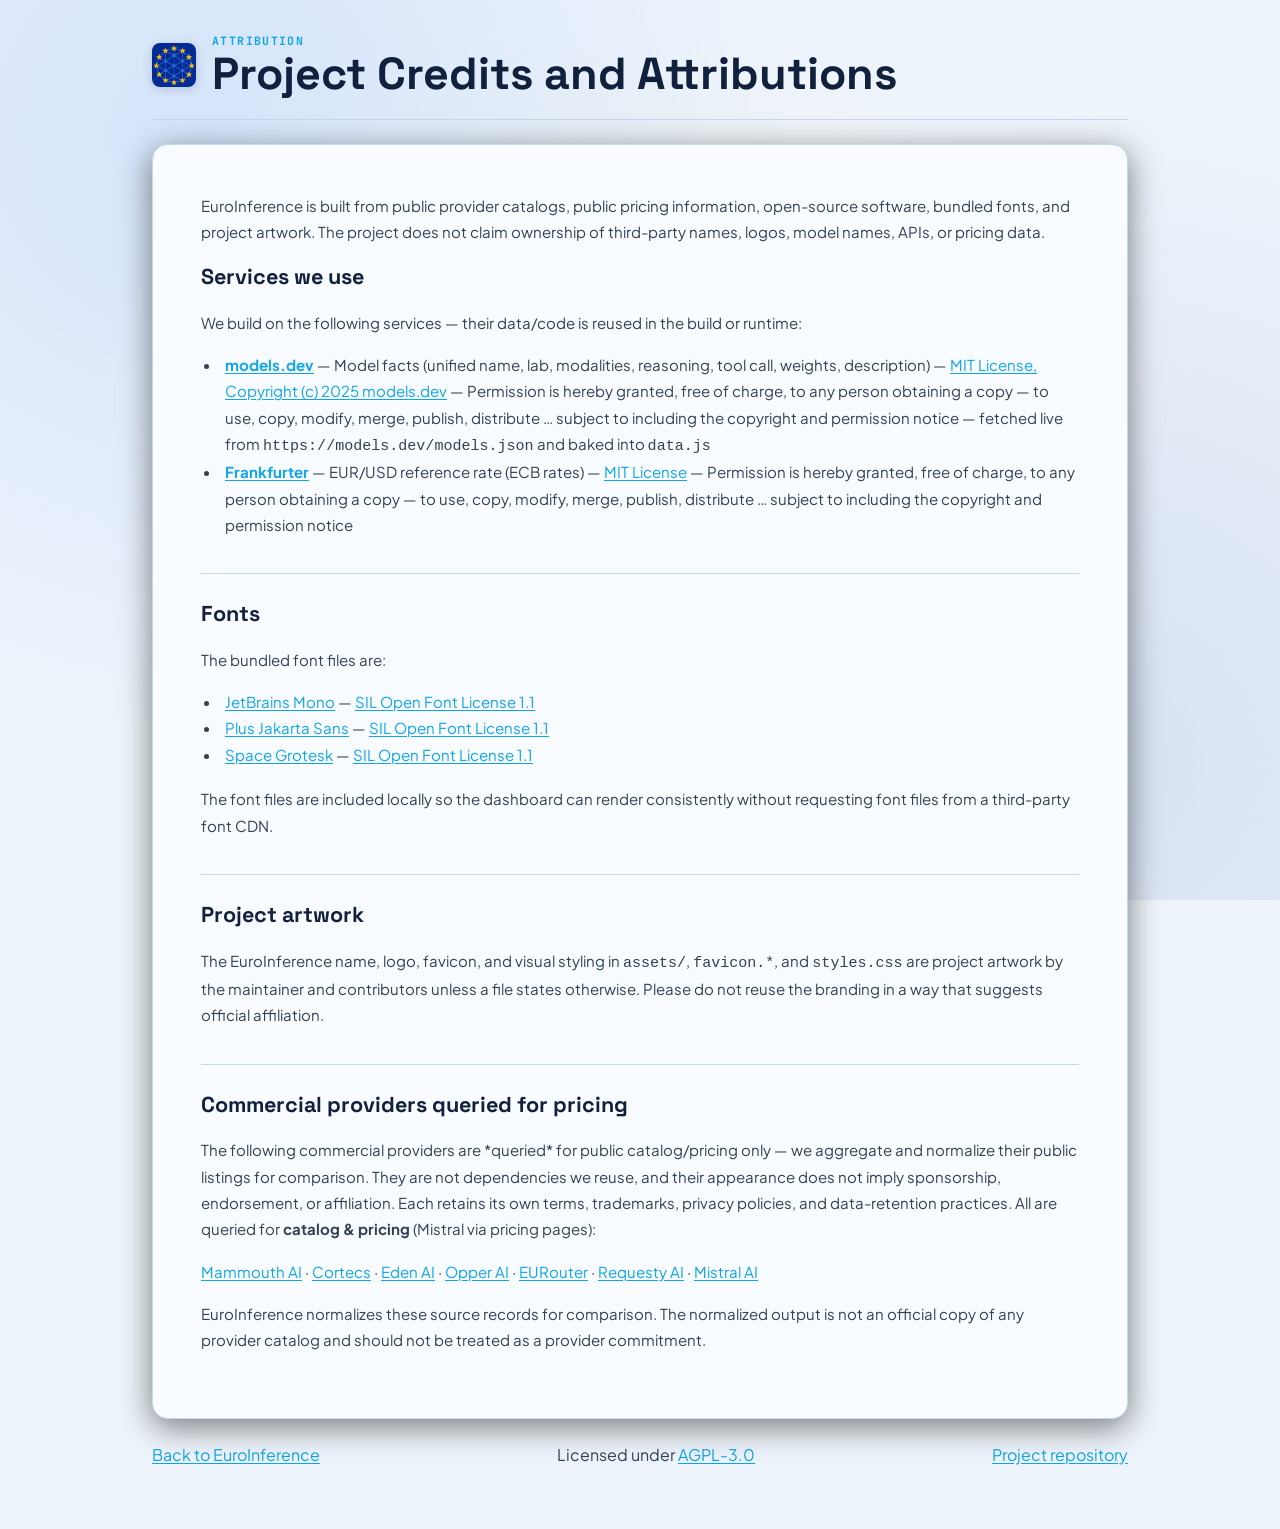
==== credits.html @ eee9caf0 "feat: strict hosting vs inference sovereignty, models.dev source of truth, credits pipeline and perf" ====
<!--
  Generated from CREDITS.md by scripts/build_credits.js.
  Do not edit this file manually.
  Licensed under the GNU Affero General Public License v3.0 (AGPL-3.0)
  See LICENSE file in the project root for full license text.
-->
<!DOCTYPE html>
<html lang="en">
<head>
  <meta charset="UTF-8">
  <meta name="viewport" content="width=device-width, initial-scale=1.0">
  <meta name="description" content="Project Credits and Attributions.">
  <title>Project Credits and Attributions | EuroInference</title>
  <link rel="icon" type="image/webp" href="assets/logo_100px.webp">
  <link rel="stylesheet" href="styles.css?v=20260819">
  <script>
    const savedTheme = localStorage.getItem('euroinference-theme');
    document.documentElement.dataset.theme = savedTheme || (window.matchMedia('(prefers-color-scheme: light)').matches ? 'light' : 'dark');
  </script>
</head>
<body>
  <div class="container policy-container">
    <header class="policy-header">
      <div class="policy-title">
        <a href="index.html" class="brand-logo-link" aria-label="Back to EuroInference dashboard">
          <img src="assets/logo_150px.webp" alt="EuroInference logo" class="brand-logo-img">
        </a>
        <div>
          <p class="policy-kicker">Attribution</p>
          <h1>Project Credits and Attributions</h1>
        </div>
      </div>
    </header>

    <main class="policy-page glass-panel">
<p>EuroInference is built from public provider catalogs, public pricing information, open-source software, bundled fonts, and project artwork. The project does not claim ownership of third-party names, logos, model names, APIs, or pricing data.</p>
<h2 id="services-we-use">Services we use</h2>
<p>We build on the following services — their data/code is reused in the build or runtime:</p>
<ul>
<li><strong><a href="https://models.dev" target="_blank" rel="noopener noreferrer">models.dev</a></strong> — Model facts (unified name, lab, modalities, reasoning, tool call, weights, description) — <a href="https://github.com/anomalyco/models.dev/blob/main/LICENSE" target="_blank" rel="noopener noreferrer">MIT License, Copyright (c) 2025 models.dev</a> — Permission is hereby granted, free of charge, to any person obtaining a copy — to use, copy, modify, merge, publish, distribute … subject to including the copyright and permission notice — fetched live from <code>https://models.dev/models.json</code> and baked into <code>data.js</code></li>
<li><strong><a href="https://www.frankfurter.app/" target="_blank" rel="noopener noreferrer">Frankfurter</a></strong> — EUR/USD reference rate (ECB rates) — <a href="https://github.com/lineofflight/frankfurter/blob/main/LICENSE" target="_blank" rel="noopener noreferrer">MIT License</a> — Permission is hereby granted, free of charge, to any person obtaining a copy — to use, copy, modify, merge, publish, distribute … subject to including the copyright and permission notice</li>
</ul>
<h2 id="fonts">Fonts</h2>
<p>The bundled font files are:</p>
<ul>
<li><a href="https://www.jetbrains.com/lp/mono/" target="_blank" rel="noopener noreferrer">JetBrains Mono</a> — <a href="https://scripts.sil.org/OFL" target="_blank" rel="noopener noreferrer">SIL Open Font License 1.1</a></li>
<li><a href="https://fonts.google.com/specimen/Plus+Jakarta+Sans" target="_blank" rel="noopener noreferrer">Plus Jakarta Sans</a> — <a href="https://scripts.sil.org/OFL" target="_blank" rel="noopener noreferrer">SIL Open Font License 1.1</a></li>
<li><a href="https://fonts.google.com/specimen/Space+Grotesk" target="_blank" rel="noopener noreferrer">Space Grotesk</a> — <a href="https://scripts.sil.org/OFL" target="_blank" rel="noopener noreferrer">SIL Open Font License 1.1</a></li>
</ul>
<p>The font files are included locally so the dashboard can render consistently without requesting font files from a third-party font CDN.</p>
<h2 id="project-artwork">Project artwork</h2>
<p>The EuroInference name, logo, favicon, and visual styling in <code>assets/</code>, <code>favicon.*</code>, and <code>styles.css</code> are project artwork by the maintainer and contributors unless a file states otherwise. Please do not reuse the branding in a way that suggests official affiliation.</p>
<h2 id="commercial-providers-queried-for-pricing">Commercial providers queried for pricing</h2>
<p>The following commercial providers are *queried* for public catalog/pricing only — we aggregate and normalize their public listings for comparison. They are not dependencies we reuse, and their appearance does not imply sponsorship, endorsement, or affiliation. Each retains its own terms, trademarks, privacy policies, and data-retention practices. All are queried for <strong>catalog &amp; pricing</strong> (Mistral via pricing pages):</p>
<p><a href="https://mammouth.ai/" target="_blank" rel="noopener noreferrer">Mammouth AI</a> · <a href="https://cortecs.ai/" target="_blank" rel="noopener noreferrer">Cortecs</a> · <a href="https://www.edenai.co/" target="_blank" rel="noopener noreferrer">Eden AI</a> · <a href="https://opper.ai/" target="_blank" rel="noopener noreferrer">Opper AI</a> · <a href="https://eurouter.ai/" target="_blank" rel="noopener noreferrer">EURouter</a> · <a href="https://www.requesty.ai/" target="_blank" rel="noopener noreferrer">Requesty AI</a> · <a href="https://mistral.ai/" target="_blank" rel="noopener noreferrer">Mistral AI</a></p>
<p>EuroInference normalizes these source records for comparison. The normalized output is not an official copy of any provider catalog and should not be treated as a provider commitment.</p>
    </main>

    <footer class="policy-footer">
      <a href="index.html">Back to EuroInference</a>
      <span>Licensed under <a href="LICENSE">AGPL-3.0</a></span>
      <a href="https://github.com/nichu42/euroinference" target="_blank" rel="noopener noreferrer">Project repository</a>
    </footer>
  </div>
</body>
</html>
---- styles.css ----
@font-face {
  font-family: 'Plus Jakarta Sans';
  font-style: normal;
  font-weight: 300;
  font-stretch: 100%;
  font-display: swap;
  src: url('fonts/plus-jakarta-sans-latin-300-normal.woff2') format('woff2');
  unicode-range: U+0000-00FF,U+0131,U+0152-0153,U+02BB-02BC,U+02C6,U+02DA,U+02DC,U+0304,U+0308,U+0329,U+2000-206F,U+20AC,U+2122,U+2191,U+2193,U+2212,U+2215,U+FEFF,U+FFFD;
}

@font-face {
  font-family: 'Plus Jakarta Sans';
  font-style: normal;
  font-weight: 400;
  font-stretch: 100%;
  font-display: swap;
  src: url('fonts/plus-jakarta-sans-latin-400-normal.woff2') format('woff2');
  unicode-range: U+0000-00FF,U+0131,U+0152-0153,U+02BB-02BC,U+02C6,U+02DA,U+02DC,U+0304,U+0308,U+0329,U+2000-206F,U+20AC,U+2122,U+2191,U+2193,U+2212,U+2215,U+FEFF,U+FFFD;
}

@font-face {
  font-family: 'Plus Jakarta Sans';
  font-style: normal;
  font-weight: 500;
  font-stretch: 100%;
  font-display: swap;
  src: url('fonts/plus-jakarta-sans-latin-500-normal.woff2') format('woff2');
  unicode-range: U+0000-00FF,U+0131,U+0152-0153,U+02BB-02BC,U+02C6,U+02DA,U+02DC,U+0304,U+0308,U+0329,U+2000-206F,U+20AC,U+2122,U+2191,U+2193,U+2212,U+2215,U+FEFF,U+FFFD;
}

@font-face {
  font-family: 'Plus Jakarta Sans';
  font-style: normal;
  font-weight: 600;
  font-stretch: 100%;
  font-display: swap;
  src: url('fonts/plus-jakarta-sans-latin-600-normal.woff2') format('woff2');
  unicode-range: U+0000-00FF,U+0131,U+0152-0153,U+02BB-02BC,U+02C6,U+02DA,U+02DC,U+0304,U+0308,U+0329,U+2000-206F,U+20AC,U+2122,U+2191,U+2193,U+2212,U+2215,U+FEFF,U+FFFD;
}

@font-face {
  font-family: 'Plus Jakarta Sans';
  font-style: normal;
  font-weight: 700;
  font-stretch: 100%;
  font-display: swap;
  src: url('fonts/plus-jakarta-sans-latin-700-normal.woff2') format('woff2');
  unicode-range: U+0000-00FF,U+0131,U+0152-0153,U+02BB-02BC,U+02C6,U+02DA,U+02DC,U+0304,U+0308,U+0329,U+2000-206F,U+20AC,U+2122,U+2191,U+2193,U+2212,U+2215,U+FEFF,U+FFFD;
}

@font-face {
  font-family: 'Plus Jakarta Sans';
  font-style: normal;
  font-weight: 800;
  font-stretch: 100%;
  font-display: swap;
  src: url('fonts/plus-jakarta-sans-latin-800-normal.woff2') format('woff2');
  unicode-range: U+0000-00FF,U+0131,U+0152-0153,U+02BB-02BC,U+02C6,U+02DA,U+02DC,U+0304,U+0308,U+0329,U+2000-206F,U+20AC,U+2122,U+2191,U+2193,U+2212,U+2215,U+FEFF,U+FFFD;
}

@font-face {
  font-family: 'Space Grotesk';
  font-style: normal;
  font-weight: 400;
  font-stretch: 100%;
  font-display: swap;
  src: url('fonts/space-grotesk-latin-400-normal.woff2') format('woff2');
  unicode-range: U+0000-00FF,U+0131,U+0152-0153,U+02BB-02BC,U+02C6,U+02DA,U+02DC,U+0304,U+0308,U+0329,U+2000-206F,U+20AC,U+2122,U+2191,U+2193,U+2212,U+2215,U+FEFF,U+FFFD;
}

@font-face {
  font-family: 'Space Grotesk';
  font-style: normal;
  font-weight: 500;
  font-stretch: 100%;
  font-display: swap;
  src: url('fonts/space-grotesk-latin-500-normal.woff2') format('woff2');
  unicode-range: U+0000-00FF,U+0131,U+0152-0153,U+02BB-02BC,U+02C6,U+02DA,U+02DC,U+0304,U+0308,U+0329,U+2000-206F,U+20AC,U+2122,U+2191,U+2193,U+2212,U+2215,U+FEFF,U+FFFD;
}

@font-face {
  font-family: 'Space Grotesk';
  font-style: normal;
  font-weight: 700;
  font-stretch: 100%;
  font-display: swap;
  src: url('fonts/space-grotesk-latin-700-normal.woff2') format('woff2');
  unicode-range: U+0000-00FF,U+0131,U+0152-0153,U+02BB-02BC,U+02C6,U+02DA,U+02DC,U+0304,U+0308,U+0329,U+2000-206F,U+20AC,U+2122,U+2191,U+2193,U+2212,U+2215,U+FEFF,U+FFFD;
}

@font-face {
  font-family: 'JetBrains Mono';
  font-style: normal;
  font-weight: 400;
  font-stretch: 100%;
  font-display: swap;
  src: url('fonts/jetbrains-mono-latin-400-normal.woff2') format('woff2');
  unicode-range: U+0000-00FF,U+0131,U+0152-0153,U+02BB-02BC,U+02C6,U+02DA,U+02DC,U+0304,U+0308,U+0329,U+2000-206F,U+20AC,U+2122,U+2191,U+2193,U+2212,U+2215,U+FEFF,U+FFFD;
}

@font-face {
  font-family: 'JetBrains Mono';
  font-style: normal;
  font-weight: 500;
  font-stretch: 100%;
  font-display: swap;
  src: url('fonts/jetbrains-mono-latin-500-normal.woff2') format('woff2');
  unicode-range: U+0000-00FF,U+0131,U+0152-0153,U+02BB-02BC,U+02C6,U+02DA,U+02DC,U+0304,U+0308,U+0329,U+2000-206F,U+20AC,U+2122,U+2191,U+2193,U+2212,U+2215,U+FEFF,U+FFFD;
}

@font-face {
  font-family: 'JetBrains Mono';
  font-style: normal;
  font-weight: 700;
  font-stretch: 100%;
  font-display: swap;
  src: url('fonts/jetbrains-mono-latin-700-normal.woff2') format('woff2');
  unicode-range: U+0000-00FF,U+0131,U+0152-0153,U+02BB-02BC,U+02C6,U+02DA,U+02DC,U+0304,U+0308,U+0329,U+2000-206F,U+20AC,U+2122,U+2191,U+2193,U+2212,U+2215,U+FEFF,U+FFFD;
}


:root {
  /* Official European Union Colors */
  --eu-blue: #003399;           /* Pantone Reflex Blue */
  --eu-yellow: #FFCC00;         /* Pantone Yellow */
  
  /* EU Blue Spectrum (Tints & Shades) */
  --eu-blue-deep: #001a4d;      /* Deep midnight EU blue */
  --eu-blue-dark: #002673;      /* Dark EU blue */
  --eu-blue-vibrant: #1a5cd8;   /* Vibrant interactive blue */
  --eu-blue-bright: #3b82f6;    /* Bright accent blue */
  --eu-blue-light: #93c5fd;     /* High-contrast light blue */
  --eu-blue-glow: rgba(0, 51, 153, 0.45);
  --eu-blue-bg: rgba(0, 51, 153, 0.15);
  
  /* EU Yellow Spectrum (Tints & Shades) */
  --eu-yellow-gold: #d99b00;    /* Deep gold */
  --eu-yellow-bright: #ffe066;  /* Luminous yellow */
  --eu-yellow-glow: rgba(255, 204, 0, 0.35);
  --eu-yellow-bg: rgba(255, 204, 0, 0.12);
  
  /* Neutral Dark Theme (Black, Deep Blue-Greys, White) */
  --bg-color: #030712;
  --panel-bg: rgba(7, 16, 43, 0.75);
  --card-bg: rgba(10, 25, 66, 0.45);
  --card-hover-bg: rgba(15, 37, 95, 0.65);
  --border-color: rgba(255, 255, 255, 0.08);
  --border-hover: rgba(255, 204, 0, 0.3);
  
  /* Text Neutrals */
  --text-main: #f8fafc;
  --text-muted: #94a3b8;
  --text-dark: #64748b;
  
  /* Highlights & Savings (EU Yellow) */
  --savings-color: #FFCC00;
  --savings-glow: rgba(255, 204, 0, 0.35);
  --savings-bg: rgba(255, 204, 0, 0.12);
  
  /* Provider Theme Accents */
  --mammouth-color: #38bdf8;
  --mammouth-glow: rgba(56, 189, 248, 0.25);
  --mammouth-bg: rgba(56, 189, 248, 0.08);
  
  --cortecs-color: #818cf8;
  --cortecs-glow: rgba(129, 140, 248, 0.25);
  --cortecs-bg: rgba(129, 140, 248, 0.08);
  
  --font-title: 'Space Grotesk', sans-serif;
  --font-body: 'Plus Jakarta Sans', sans-serif;
  --font-mono: 'JetBrains Mono', monospace;
  
  --transition-fast: 0.2s cubic-bezier(0.4, 0, 0.2, 1);
  --transition-normal: 0.3s cubic-bezier(0.4, 0, 0.2, 1);
}

:root[data-theme="light"] {
  --bg-color: #eef4fb;
  --panel-bg: #f8fbff;
  --card-bg: #f7faff;
  --card-hover-bg: #eaf3ff;
  --border-color: #c7d8ec;
  --border-hover: #8db5df;
  --text-main: #10203d;
  --text-muted: #334155;
  --text-dark: #475569;
  --savings-color: #0284c7;
  --savings-glow: rgba(2, 132, 199, 0.25);
  --savings-bg: rgba(2, 132, 199, 0.10);
  --eu-yellow: #0284c7;
  --eu-yellow-bright: #0ea5e9;
  --eu-yellow-gold: #075985;
  --eu-yellow-glow: rgba(2, 132, 199, 0.22);
}

:root[data-theme="light"] .brand-title,
:root[data-theme="light"] .panel-title,
:root[data-theme="light"] .workload-settings-title,
:root[data-theme="light"] .table-title,
:root[data-theme="light"] th,
:root[data-theme="light"] td,
:root[data-theme="light"] .header-filter-input,
:root[data-theme="light"] .header-filter-select,
:root[data-theme="light"] .provider-filter-toggle {
  color: var(--text-main);
}

:root[data-theme="light"] .subtitle-row p,
:root[data-theme="light"] .last-updated-text,
:root[data-theme="light"] .exchange-info,
:root[data-theme="light"] .workload-settings-help,
:root[data-theme="light"] .price-label,
:root[data-theme="light"] .modal-field .desc {
  color: var(--text-muted);
}

:root[data-theme="light"] .header-filters-row th,
:root[data-theme="light"] .models-table th {
  background: #dce8f5 !important;
}

:root[data-theme="light"] .models-table tr.clickable-row:hover td {
  background: rgba(219, 234, 254, 0.72);
}

:root[data-theme="light"] .workload-settings-content,
:root[data-theme="light"] .provider-filter-menu,
:root[data-theme="light"] .modal-model-card {
  background: #ffffff;
  color: var(--text-main);
}

:root[data-theme="light"] .models-table {
  background: #ffffff;
}

:root[data-theme="light"] .models-table tbody tr:nth-child(even) {
  background: #f7faff;
}

:root[data-theme="light"] .models-table tbody tr:nth-child(odd) {
  background: #ffffff;
}

:root[data-theme="light"] .models-table tbody td:first-child,
:root[data-theme="light"] .models-table tbody td:first-child span {
  color: var(--text-main) !important;
}

:root[data-theme="light"] .models-table tbody td {
  color: #243b5a;
}

:root[data-theme="light"] .badge-provider {
  color: #1769aa;
  background: #e4f1ff;
  border-color: #b6d7f5;
}

:root[data-theme="light"] .badge-benchmark {
  color: #526b88;
  background: #eef2f7;
  border-color: var(--border-color);
}

:root[data-theme="light"] .modal-model-card.benchmark-card {
  background: #fbfcfe;
}

:root[data-theme="light"] .provider-filter-option:hover {
  color: var(--text-main);
  background: #e2e8f0;
}

:root[data-theme="light"] .site-footer p {
  color: #334155 !important;
}

:root[data-theme="light"] .data-notice-card > div,
:root[data-theme="light"] .footer-link,
:root[data-theme="light"] .sponsor-link,
:root[data-theme="light"] .disclaimer-pill {
  color: #0369a1 !important;
}

:root[data-theme="light"] .last-updated-text #last-updated-display {
  color: #526b88;
}

:root[data-theme="light"] input[type="number"],
:root[data-theme="light"] input[type="text"],
:root[data-theme="light"] input[type="range"] {
  color: var(--text-main);
}

:root[data-theme="light"] .workload-field input,
:root[data-theme="light"] .header-filter-input,
:root[data-theme="light"] .header-filter-select {
  color: var(--text-main) !important;
  background: #ffffff;
}

:root[data-theme="light"] .cache-chip {
  background: #ffffff;
  color: #526b88;
}
:root[data-theme="light"] .cache-chip:hover:not(:disabled) {
  color: var(--text-main);
}
:root[data-theme="light"] .cache-reuse-field select {
  background: #ffffff;
  color: var(--text-main);
}
:root[data-theme="light"] .cache-reuse-field select option {
  background: #ffffff;
  color: var(--text-main);
}
:root[data-theme="light"] .cache-math-explainer code {
  background: rgba(15, 23, 42, 0.05);
  border-color: rgba(15, 23, 42, 0.1);
  color: #243b5a;
}
:root[data-theme="light"] .th-cache-toggle:hover,
:root[data-theme="light"] .cache-only-option:hover {
  color: var(--text-main);
}

:root[data-theme="light"] .modal-header {
  background: #dce8f5;
  color: var(--text-main);
}

:root[data-theme="light"] .modal-header h3,
:root[data-theme="light"] .modal-header .close-btn {
  color: var(--text-main);
}

:root[data-theme="light"] .modal-content {
  background: #f8fbff;
}

:root[data-theme="light"] .modal-model-card .val,
:root[data-theme="light"] .modal-model-card .limits-value,
:root[data-theme="light"] .modal-model-card [style*="color:#fff"],
:root[data-theme="light"] .modal-model-card [style*="color: #fff"],
:root[data-theme="light"] .modal-model-card [style*="color:#ffffff"],
:root[data-theme="light"] .modal-model-card [style*="color: #ffffff"] {
  color: var(--text-main) !important;
}

:root[data-theme="light"] .modal-content .modal-model-card span[style*="color:#"] {
  text-shadow: none;
}

:root[data-theme="light"] .disclaimer-pill {
  background: rgba(2, 132, 199, 0.08);
  border-color: rgba(2, 132, 199, 0.28);
}

:root[data-theme="light"] .disclaimer-pill:hover {
  color: #ffffff;
  box-shadow: 0 0 10px rgba(2, 132, 199, 0.4);
}

:root[data-theme="light"] .table-wrapper,
:root[data-theme="light"] .workload-panel {
  box-shadow: 0 8px 24px rgba(30, 78, 121, 0.08);
}

:root[data-theme="light"] .workload-panel {
  background: rgba(248, 251, 255, 0.82);
}

* {
  box-sizing: border-box;
  margin: 0;
  padding: 0;
}

body {
  background-color: var(--bg-color);
  background-image: 
    radial-gradient(circle at 15% 15%, rgba(0, 51, 153, 0.25) 0%, transparent 45%),
    radial-gradient(circle at 85% 85%, rgba(0, 51, 153, 0.2) 0%, transparent 50%),
    radial-gradient(circle at 50% 50%, rgba(255, 204, 0, 0.035) 0%, transparent 55%);
  background-attachment: fixed;
  color: var(--text-main);
  font-family: var(--font-body);
  -webkit-font-smoothing: antialiased;
  min-height: 100vh;
  line-height: 1.5;
  overflow-x: hidden;
}

:root[data-theme="light"] body {
  background-image: radial-gradient(circle at 15% 15%, rgba(59, 130, 246, 0.14) 0%, transparent 45%), radial-gradient(circle at 85% 85%, rgba(0, 51, 153, 0.1) 0%, transparent 50%), radial-gradient(circle at 50% 50%, rgba(255, 204, 0, 0.08) 0%, transparent 55%);
}

/* Scrollbar styling */
::-webkit-scrollbar {
  width: 8px;
  height: 8px;
}
::-webkit-scrollbar-track {
  background: rgba(6, 7, 10, 0.5);
}
::-webkit-scrollbar-thumb {
  background: rgba(255, 255, 255, 0.1);
  border-radius: 4px;
}
::-webkit-scrollbar-thumb:hover {
  background: rgba(255, 255, 255, 0.25);
}

/* Glassmorphism Classes */
.glass-panel {
  background: var(--panel-bg);
  backdrop-filter: blur(16px);
  -webkit-backdrop-filter: blur(16px);
  border: 1px solid var(--border-color);
  border-radius: 16px;
  box-shadow: 0 8px 32px 0 rgba(0, 0, 0, 0.5);
}

.glass-card {
  background: var(--card-bg);
  backdrop-filter: blur(8px);
  -webkit-backdrop-filter: blur(8px);
  border: 1px solid var(--border-color);
  border-radius: 12px;
  transition: all var(--transition-normal);
}

.glass-card:hover {
  background: var(--card-hover-bg);
  border-color: var(--border-hover);
  transform: translateY(-2px);
  box-shadow: 0 12px 24px -10px rgba(0, 0, 0, 0.6);
}

/* Container */
.container {
  max-width: 1440px;
  margin: 0 auto;
  padding: 2rem;
}

/* Legal notice and privacy page */
.policy-container {
  max-width: 1040px;
}

.policy-header {
  margin-bottom: 1.5rem;
}

.policy-header .brand-logo-link {
  width: fit-content;
}

.policy-title {
  display: flex;
  align-items: center;
  gap: 1rem;
}

.policy-title h1 {
  font-family: var(--font-title);
  color: var(--text-main);
  font-size: clamp(1.8rem, 4vw, 2.8rem);
  line-height: 1.1;
}

.policy-kicker {
  color: var(--eu-yellow-bright);
  font-family: var(--font-mono);
  font-size: 0.72rem;
  font-weight: 700;
  letter-spacing: 0.12em;
  text-transform: uppercase;
}

.policy-date {
  color: var(--text-muted);
  font-size: 0.86rem;
  margin-top: 0.45rem;
}

.policy-page {
  padding: clamp(1.4rem, 4vw, 3rem);
}

.policy-page h2 {
  border-top: 1px solid var(--border-color);
  color: var(--text-main);
  font-family: var(--font-title);
  font-size: 1.35rem;
  margin: 2.2rem 0 1rem;
  padding-top: 1.5rem;
}

.policy-page h2:first-of-type {
  border-top: 0;
  margin-top: 0;
  padding-top: 0;
}

.policy-page h3 {
  color: var(--text-main);
  font-family: var(--font-title);
  font-size: 1rem;
  margin: 1.35rem 0 0.45rem;
}

.policy-page p,
.policy-page li {
  color: var(--text-muted);
  font-size: 0.94rem;
  line-height: 1.75;
}

.policy-page p {
  margin: 0 0 1rem;
}

.policy-page ul {
  margin: 0 0 1.15rem 1.25rem;
}

.policy-page li {
  padding-left: 0.25rem;
}

.policy-page a,
.policy-footer a {
  color: var(--eu-yellow-bright);
  text-decoration: underline;
  text-underline-offset: 0.15em;
}

.policy-page a:hover,
.policy-footer a:hover {
  color: var(--text-main);
}

.policy-address {
  border-left: 3px solid var(--eu-yellow);
  color: var(--text-main);
  font-style: normal;
  line-height: 1.7;
  margin: 0 0 1.1rem;
  padding-left: 1rem;
}

.policy-intro,
.policy-note {
  background: var(--eu-blue-bg);
  border: 1px solid var(--border-color);
  border-radius: 10px;
  padding: 1rem 1.1rem;
}

.policy-intro {
  color: var(--text-main) !important;
}

.policy-note {
  margin-top: 1.8rem !important;
}

.policy-footer {
  color: var(--text-muted);
  display: flex;
  flex-wrap: wrap;
  gap: 1rem;
  justify-content: space-between;
  padding: 1.5rem 0 2rem;
}

@media (max-width: 640px) {
  .policy-container {
    padding: 1rem;
  }

  .policy-title {
    align-items: flex-start;
    flex-direction: column;
    gap: 0.8rem;
  }

  .policy-page p,
  .policy-page li {
    font-size: 0.9rem;
  }
}

/* Header Section */
header {
  display: flex;
  flex-direction: column;
  gap: 0.6rem;
  margin-bottom: 2rem;
  padding-bottom: 1.25rem;
  border-bottom: 1px solid var(--border-color);
}

.header-main {
  display: flex;
  justify-content: space-between;
  align-items: center;
  flex-wrap: wrap;
  gap: 1rem;
}

.brand-logo-link {
  display: flex;
  align-items: center;
  gap: 0.85rem;
  text-decoration: none;
  transition: opacity var(--transition-fast), transform var(--transition-fast);
}

.brand-logo-link:hover {
  transform: translateY(-1px) scale(1.01);
}

.brand-logo-img {
  height: 44px;
  width: 44px;
  object-fit: contain;
  border-radius: 8px;
  box-shadow: 0 4px 16px rgba(0, 51, 153, 0.4), 0 0 12px rgba(0, 240, 255, 0.2);
  transition: box-shadow var(--transition-fast);
  flex-shrink: 0;
  display: block;
}

.brand-logo-link:hover .brand-logo-img {
  box-shadow: 0 4px 20px rgba(0, 51, 153, 0.6), 0 0 18px rgba(0, 240, 255, 0.4);
}

.brand-title {
  font-family: 'Space Grotesk', sans-serif;
  font-size: 2.2rem;
  line-height: 1;
  letter-spacing: -0.035em;
  margin-bottom: 0;
  display: inline-flex;
  align-items: baseline;
  background: linear-gradient(90deg, #1a5cd8 0%, #38bdf8 30%, #FFCC00 80%, #ffd633 100%);
  -webkit-background-clip: text;
  background-clip: text;
  -webkit-text-fill-color: transparent;
  filter: drop-shadow(0 0 16px rgba(0, 51, 153, 0.45));
}

.brand-euro {
  font-weight: 700;
}

.brand-inference {
  font-weight: 400;
  opacity: 0.95;
}

/* Light theme: the dark-theme gradient's yellow tail (#FFCC00/#ffd633) and the dark
   drop-shadow wash out on bright backgrounds. Light mode stays in the blue family
   (no browned-out golds) with darker, readable stops. The image itself is unchanged. */
:root[data-theme="light"] .brand-title {
  background: linear-gradient(90deg, #1a5cd8 0%, #1d4ed8 40%, #0284c7 100%);
  -webkit-background-clip: text;
  background-clip: text;
  filter: drop-shadow(0 0 10px rgba(2, 132, 199, 0.12));
}

:root[data-theme="light"] .brand-logo-img {
  box-shadow: 0 2px 10px rgba(16, 32, 61, 0.18);
}

:root[data-theme="light"] .brand-logo-link:hover .brand-logo-img {
  box-shadow: 0 3px 14px rgba(16, 32, 61, 0.28);
}

/* --- Theme switch animation ----------------------------------------------
   Chromium/Safari: circular wipe expanding from the theme-toggle button via the
   View Transitions API (driven from app.js). Firefox: staggered fade-out of the
   marked page sections, theme swap, staggered fade-in. Reduced motion: instant. */
::view-transition-old(root),
::view-transition-new(root) {
  animation: none;
  mix-blend-mode: normal;
}

[data-theme-step] {
  transition: opacity 0.3s ease, transform 0.3s ease;
}
body.theme-fading-out [data-theme-step] {
  opacity: 0;
  transform: translateY(8px) scale(0.995);
  transition-delay: calc(var(--theme-step, 0) * 45ms);
}
body.theme-fading-in [data-theme-step] {
  transition-delay: calc(var(--theme-step, 0) * 45ms + 60ms);
}

@media (prefers-reduced-motion: reduce) {
  ::view-transition-old(root),
  ::view-transition-new(root) {
    animation: none !important;
  }
  [data-theme-step] {
    transition: none !important;
  }
}

.subtitle-row {
  display: flex;
  justify-content: space-between;
  align-items: center;
  flex-wrap: wrap;
  gap: 1rem;
  width: 100%;
}

.subtitle-row p {
  color: var(--text-muted);
  font-size: 0.95rem;
  font-weight: 400;
  margin: 0;
}

#model-count-display {
  color: var(--eu-blue-bright);
  font-weight: 700;
}

.update-warning {
  margin: 0 0 0.75rem;
  padding: 0.75rem 1rem;
  border: 1px solid rgba(255, 180, 0, 0.55);
  border-radius: 8px;
  background: rgba(255, 180, 0, 0.12);
  color: #ffd166;
  font-size: 0.9rem;
}

.models-table th #model-count-display {
  color: var(--text-muted);
  font-family: inherit;
  font-size: inherit;
  font-weight: inherit;
  white-space: nowrap;
}

:root[data-theme="light"] .models-table th #model-count-display {
  color: #526b88;
}

.last-updated-text {
  color: var(--text-muted);
  font-size: 0.82rem;
  font-weight: 400;
  white-space: nowrap;
}

.last-updated-text #last-updated-display {
  color: #cbd5e1;
  font-weight: 600;
  font-family: var(--font-mono);
}

.disclaimer-pill {
  color: var(--eu-yellow);
  background: rgba(255, 204, 0, 0.1);
  border: 1px solid rgba(255, 204, 0, 0.3);
  padding: 3px 10px;
  border-radius: 20px;
  font-size: 0.75rem;
  font-weight: 700;
  text-decoration: none;
  transition: all var(--transition-fast);
  white-space: nowrap;
}

.disclaimer-pill:hover {
  background: var(--eu-yellow);
  color: #030712;
  box-shadow: 0 0 10px rgba(255, 204, 0, 0.5);
}

/* Currency & Exchange Widget */
.config-controls {
  display: flex;
  align-items: center;
  gap: 1.5rem;
}

.currency-switcher {
  position: relative;
  background: rgba(255, 255, 255, 0.05);
  border: 1px solid rgba(255, 255, 255, 0.1);
  padding: 3px;
  border-radius: 30px;
  display: flex;
  cursor: pointer;
  user-select: none;
}

.currency-option {
  padding: 8px 18px;
  border-radius: 20px;
  font-family: var(--font-title);
  font-weight: 600;
  font-size: 0.9rem;
  color: var(--text-muted);
  transition: all var(--transition-fast);
  z-index: 2;
  display: flex;
  align-items: center;
  gap: 6px;
}

.currency-option.active {
  color: #ffffff;
  background: linear-gradient(135deg, #003399 0%, #1a5cd8 100%);
  box-shadow: 0 0 12px rgba(0, 51, 153, 0.5);
  border: 1px solid rgba(255, 204, 0, 0.4);
}

.exchange-info {
  font-size: 0.85rem;
  color: var(--text-muted);
  background: rgba(255, 255, 255, 0.03);
  padding: 6px 12px;
  border-radius: 8px;
  border: 1px solid var(--border-color);
  font-family: var(--font-mono);
}

.exchange-info span {
  color: var(--savings-color);
  font-weight: 600;
}

/* Dashboard Grid */
.dashboard-grid {
  display: flex;
  flex-direction: column;
  gap: 2rem;
}

/* Sidebar Controls */
.sidebar {
  display: flex;
  flex-direction: column;
  gap: 1.5rem;
}

.panel-title {
  font-family: var(--font-title);
  font-size: 1.1rem;
  font-weight: 700;
  color: #ffffff;
  margin-bottom: 1.25rem;
  display: flex;
  align-items: center;
  gap: 8px;
  letter-spacing: -0.01em;
}

.panel-section {
  padding: 1.5rem;
}

.calculator-group {
  margin-bottom: 1.25rem;
}

.calculator-group:last-child {
  margin-bottom: 0;
}

.calculator-group label {
  display: flex;
  justify-content: space-between;
  font-size: 0.85rem;
  font-weight: 500;
  color: var(--text-muted);
  margin-bottom: 0.5rem;
}

.calculator-group label span.value-display {
  color: var(--mammouth-color);
  font-family: var(--font-mono);
  font-weight: 600;
}

.slider-container {
  display: flex;
  align-items: center;
  gap: 10px;
}

.slider-container input[type="range"] {
  flex: 1;
  -webkit-appearance: none;
  appearance: none;
  background: rgba(255, 255, 255, 0.08);
  height: 6px;
  border-radius: 3px;
  outline: none;
}

.slider-container input[type="range"]::-webkit-slider-thumb {
  -webkit-appearance: none;
  appearance: none;
  width: 16px;
  height: 16px;
  border-radius: 50%;
  background: var(--mammouth-color);
  box-shadow: 0 0 10px var(--mammouth-glow);
  cursor: pointer;
  transition: transform 0.1s ease;
}

.slider-container input[type="range"]::-webkit-slider-thumb:hover {
  transform: scale(1.2);
}

.input-num-wrapper {
  position: relative;
  width: 100%;
}

.input-num-wrapper input[type="number"] {
  width: 100%;
  background: rgba(0, 0, 0, 0.2);
  border: 1px solid var(--border-color);
  padding: 8px 12px;
  border-radius: 8px;
  color: #ffffff;
  font-family: var(--font-mono);
  font-size: 0.9rem;
  outline: none;
  transition: all var(--transition-fast);
}

.input-num-wrapper input[type="number"]:focus {
  border-color: var(--mammouth-color);
  box-shadow: 0 0 8px rgba(0, 240, 255, 0.15);
}

/* Custom Compare Box */
.custom-compare-box {
  display: flex;
  flex-direction: column;
  gap: 12px;
}

.select-wrapper {
  position: relative;
}

.select-wrapper select {
  width: 100%;
  background: rgba(0, 0, 0, 0.25);
  border: 1px solid var(--border-color);
  padding: 10px 32px 10px 12px;
  border-radius: 8px;
  color: #ffffff;
  font-size: 0.85rem;
  appearance: none;
  outline: none;
  cursor: pointer;
  transition: all var(--transition-fast);
}

.select-wrapper select:focus {
  border-color: var(--cortecs-color);
}

.select-wrapper::after {
  content: '▼';
  font-size: 0.75rem;
  color: var(--text-muted);
  position: absolute;
  right: 12px;
  top: 50%;
  transform: translateY(-50%);
  pointer-events: none;
}

/* Compare Button */
.compare-btn {
  background: linear-gradient(135deg, #003399 0%, #1a5cd8 100%);
  color: #ffffff;
  border: 1px solid rgba(255, 204, 0, 0.35);
  padding: 12px;
  border-radius: 8px;
  font-family: var(--font-title);
  font-weight: 700;
  font-size: 0.95rem;
  cursor: pointer;
  transition: all var(--transition-normal);
  box-shadow: 0 4px 15px rgba(0, 51, 153, 0.4);
  display: flex;
  justify-content: center;
  align-items: center;
  gap: 8px;
}

.compare-btn:hover {
  opacity: 0.95;
  box-shadow: 0 6px 20px rgba(0, 51, 153, 0.6), 0 0 12px rgba(255, 204, 0, 0.3);
  transform: translateY(-1px);
}

/* Filter Controls */
.filter-search {
  position: relative;
  margin-bottom: 1.25rem;
}

.filter-search input {
  width: 100%;
  background: rgba(0, 0, 0, 0.2);
  border: 1px solid var(--border-color);
  padding: 12px 12px 12px 38px;
  border-radius: 8px;
  color: #ffffff;
  font-size: 0.9rem;
  outline: none;
  transition: all var(--transition-fast);
}

.filter-search input:focus {
  border-color: #1a5cd8;
  box-shadow: 0 0 10px rgba(0, 51, 153, 0.35);
}

.filter-search svg {
  position: absolute;
  left: 12px;
  top: 50%;
  transform: translateY(-50%);
  color: var(--text-muted);
  width: 16px;
  height: 16px;
}

.filter-title {
  font-size: 0.75rem;
  font-weight: 700;
  text-transform: uppercase;
  color: var(--text-dark);
  letter-spacing: 0.05em;
  margin-bottom: 0.5rem;
  margin-top: 1rem;
}

.filter-options {
  display: flex;
  flex-direction: column;
  gap: 8px;
}

.filter-checkbox {
  display: flex;
  align-items: center;
  gap: 8px;
  font-size: 0.85rem;
  color: var(--text-muted);
  cursor: pointer;
  user-select: none;
}

.filter-checkbox input {
  display: none;
}

.checkbox-custom {
  width: 16px;
  height: 16px;
  border: 1.5px solid var(--border-color);
  border-radius: 4px;
  display: flex;
  align-items: center;
  justify-content: center;
  transition: all var(--transition-fast);
  background: rgba(0, 0, 0, 0.2);
}

.filter-checkbox input:checked + .checkbox-custom {
  background: #003399;
  border-color: #FFCC00;
  box-shadow: 0 0 8px rgba(255, 204, 0, 0.35);
}

.filter-checkbox input:checked + .checkbox-custom::after {
  content: '✓';
  font-size: 10px;
  color: #FFCC00;
  font-weight: bold;
}

/* Main Panel Area */
.main-content {
  display: flex;
  flex-direction: column;
  gap: 2rem;
}

/* Highlights Box */
.section-header {
  display: flex;
  justify-content: space-between;
  align-items: center;
  margin-bottom: 1.25rem;
}

.section-header h2 {
  font-family: var(--font-title);
  font-size: 1.4rem;
  font-weight: 800;
  letter-spacing: -0.02em;
  display: flex;
  align-items: center;
  gap: 10px;
}

.section-header h2 svg {
  width: 22px;
  height: 22px;
}

/* Matched Comparison Carousel/Grid */
.matches-grid {
  display: grid;
  grid-template-columns: repeat(auto-fill, minmax(360px, 1fr));
  gap: 1.5rem;
}

.compare-card {
  padding: 1.5rem;
  position: relative;
  overflow: hidden;
  border-left: 3px solid var(--savings-color);
}

.compare-card::after {
  content: '';
  position: absolute;
  top: 0;
  right: 0;
  width: 100px;
  height: 100px;
  background: radial-gradient(circle, rgba(255, 204, 0, 0.08) 0%, transparent 70%);
  pointer-events: none;
}

.card-top {
  display: flex;
  justify-content: space-between;
  align-items: flex-start;
  margin-bottom: 1rem;
}

.card-title h3 {
  font-family: var(--font-title);
  font-size: 1.15rem;
  font-weight: 700;
  letter-spacing: -0.01em;
}

.card-title span.owner {
  font-size: 0.75rem;
  color: var(--text-muted);
  text-transform: uppercase;
  letter-spacing: 0.05em;
  font-weight: 600;
}

.pricing-split {
  display: grid;
  grid-template-columns: 1fr 1fr;
  gap: 1rem;
  background: rgba(0, 0, 0, 0.15);
  border: 1px solid var(--border-color);
  border-radius: 8px;
  padding: 12px;
  margin-bottom: 1rem;
}

.price-col {
  display: flex;
  flex-direction: column;
}

.price-col.cheaper {
  position: relative;
}

.price-col.cheaper::before {
  content: '★ Cheaper';
  position: absolute;
  top: -16px;
  right: 0;
  font-size: 0.65rem;
  font-weight: 700;
  color: var(--savings-color);
  text-transform: uppercase;
}

.col-header {
  font-size: 0.7rem;
  font-weight: 700;
  text-transform: uppercase;
  color: var(--text-dark);
  letter-spacing: 0.03em;
  margin-bottom: 6px;
  display: flex;
  align-items: center;
  gap: 4px;
}

.col-header span.dot {
  width: 6px;
  height: 6px;
  border-radius: 50%;
}

.col-header.mammouth span.dot { background-color: var(--mammouth-color); }
.col-header.cortecs span.dot { background-color: var(--cortecs-color); }

.price-num {
  font-family: var(--font-mono);
  font-size: 1.1rem;
  font-weight: 700;
}

.price-label {
  font-size: 0.65rem;
  color: var(--text-muted);
  margin-top: 2px;
}

.card-details {
  display: flex;
  justify-content: space-between;
  font-size: 0.8rem;
  color: var(--text-muted);
  border-top: 1px solid var(--border-color);
  padding-top: 0.75rem;
}

.detail-item {
  display: flex;
  flex-direction: column;
}

.detail-item span.lbl {
  font-size: 0.7rem;
  color: var(--text-dark);
  text-transform: uppercase;
  font-weight: 600;
  margin-bottom: 2px;
}

.detail-item span.val {
  font-family: var(--font-mono);
  color: #ffffff;
}

/* Compare Detail Modals / Split Screen Dynamic Overlay */
.overlay-panel {
  display: none;
  position: fixed;
  top: 0;
  left: 0;
  right: 0;
  bottom: 0;
  background: rgba(4, 5, 8, 0.8);
  backdrop-filter: blur(8px);
  z-index: 100;
  align-items: center;
  justify-content: center;
  padding: 1.5rem;
  opacity: 0;
  transition: opacity var(--transition-normal);
}

.overlay-panel.active {
  display: flex;
  opacity: 1;
}

.compare-modal {
  width: 100%;
  max-width: 1060px;
  max-height: 90vh;
  display: flex;
  flex-direction: column;
  border: 1px solid var(--border-color);
  box-shadow: 0 20px 50px rgba(0,0,0,0.8);
  border-radius: 16px;
  overflow: hidden;
  position: relative;
}

/* Modal choreography: backdrop fade, panel pop, then overview + provider cards
   cascading in (per-card stagger via --card-i), quick drop on close. Wrapped in
   no-preference so reduced-motion users keep the instant swap. */
@media (prefers-reduced-motion: no-preference) {
  .overlay-panel.active {
    animation: overlay-in var(--transition-normal) both;
  }
  .overlay-panel.closing {
    animation: overlay-out 0.18s ease both;
  }
  .overlay-panel.active .compare-modal {
    animation: modal-pop 0.5s cubic-bezier(0.22, 1, 0.36, 1) both;
  }
  .overlay-panel.closing .compare-modal {
    animation: modal-drop 0.18s ease both;
  }
  .overlay-panel.active .modal-overview-section {
    animation: modal-rise 0.45s cubic-bezier(0.22, 1, 0.36, 1) both;
    animation-delay: 0.08s;
  }
  .overlay-panel.active .modal-model-card {
    /* "backwards" (not "both"): covers the staggered delay without a flash,
       then releases styling to CSS after the entrance — so the benchmark
       card's static fade and its hover state actually apply. */
    animation: modal-rise 0.5s cubic-bezier(0.22, 1, 0.36, 1) backwards;
    animation-delay: calc(0.16s + var(--card-i, 0) * 70ms);
  }
}

@keyframes overlay-in {
  from { opacity: 0; }
  to { opacity: 1; }
}
@keyframes overlay-out {
  from { opacity: 1; }
  to { opacity: 0; }
}
@keyframes modal-pop {
  from { transform: translateY(26px) scale(0.96); opacity: 0; }
  to { transform: translateY(0) scale(1); opacity: 1; }
}
@keyframes modal-drop {
  from { transform: translateY(0) scale(1); opacity: 1; }
  to { transform: translateY(16px) scale(0.97); opacity: 0; }
}
@keyframes modal-rise {
  from { opacity: 0; transform: translateY(18px); }
  to { opacity: 1; transform: translateY(0); }
}

.modal-header {
  padding: 1.25rem 1.75rem;
  border-bottom: 1px solid var(--border-color);
  display: flex;
  justify-content: space-between;
  align-items: center;
  flex-shrink: 0;
  background: rgba(10, 14, 23, 0.7);
}

.modal-header h3 {
  font-family: var(--font-title);
  font-size: 1.4rem;
  font-weight: 800;
}

.close-btn {
  background: rgba(255, 255, 255, 0.05);
  border: 1px solid var(--border-color);
  color: #ffffff;
  width: 32px;
  height: 32px;
  border-radius: 50%;
  cursor: pointer;
  display: flex;
  align-items: center;
  justify-content: center;
  transition: all var(--transition-fast);
}

.close-btn:hover {
  background: rgba(255, 255, 255, 0.15);
  transform: scale(1.05);
}

.modal-content {
  padding: 1.5rem 1.75rem;
  overflow-y: auto;
  display: flex;
  flex-direction: column;
  gap: 1.5rem;
}

.modal-overview-section {
  display: flex;
  flex-direction: column;
  gap: 0.85rem;
  background: rgba(255, 255, 255, 0.02);
  border: 1px solid var(--border-color);
  border-radius: 10px;
  padding: 1.15rem 1.35rem;
}

.modal-model-desc {
  font-size: 0.88rem;
  color: var(--text-muted);
  line-height: 1.55;
}

.modal-consensus-bar {
  display: flex;
  flex-wrap: wrap;
  align-items: center;
  justify-content: space-between;
  gap: 1rem;
  padding-top: 0.75rem;
  border-top: 1px solid rgba(255, 255, 255, 0.05);
}

.consensus-metric-group {
  display: flex;
  flex-wrap: wrap;
  gap: 1.25rem;
  align-items: center;
}

.consensus-metric {
  display: flex;
  flex-direction: column;
}

.consensus-metric .metric-lbl {
  font-size: 0.68rem;
  color: var(--text-dark);
  text-transform: uppercase;
  font-weight: 700;
  letter-spacing: 0.03em;
}

.consensus-metric .metric-val {
  font-family: var(--font-mono);
  font-size: 0.95rem;
  font-weight: 700;
  color: #ffffff;
}

.consensus-caps {
  display: flex;
  flex-wrap: wrap;
  gap: 5px;
  align-items: center;
}

.cap-badge-universal {
  background: rgba(255, 204, 0, 0.12);
  color: #FFCC00;
  border: 1px solid rgba(255, 204, 0, 0.35);
  font-size: 0.72rem;
  font-weight: 700;
  padding: 2px 7px;
  border-radius: 4px;
  display: inline-flex;
  align-items: center;
  gap: 4px;
}

:root[data-theme="light"] .cap-badge-universal {
  color: #075985;
  background: #e0f2fe;
  border-color: #7dd3fc;
}

.cap-badge-partial {
  background: rgba(0, 51, 153, 0.2);
  color: #93c5fd;
  border: 1px solid rgba(0, 51, 153, 0.4);
  font-size: 0.72rem;
  font-weight: 600;
  padding: 2px 7px;
  border-radius: 4px;
}

.modal-cards-grid {
  display: grid;
  grid-template-columns: repeat(auto-fit, minmax(280px, 1fr));
  gap: 1.25rem;
  align-items: stretch;
}

.theme-toggle {
  width: 40px;
  height: 40px;
  display: inline-grid;
  place-items: center;
  border: 1px solid var(--border-color);
  border-radius: 50%;
  background: var(--card-bg);
  color: var(--text-main);
  cursor: pointer;
  transition: all var(--transition-fast);
}

.theme-toggle:hover,
.theme-toggle:focus-visible {
  color: var(--eu-blue);
  border-color: var(--eu-blue-bright);
  box-shadow: 0 0 12px var(--eu-blue-glow);
  outline: none;
}

.theme-icon-moon { display: none; }
:root[data-theme="light"] .theme-icon-sun { display: none; }
:root[data-theme="light"] .theme-icon-moon { display: block; }

:root[data-theme="light"] .exchange-info,
:root[data-theme="light"] .currency-switcher,
:root[data-theme="light"] .header-filter-input,
:root[data-theme="light"] .header-filter-select,
:root[data-theme="light"] .provider-filter-toggle {
  background: rgba(255, 255, 255, 0.72);
}

:root[data-theme="light"] .header-filter-input,
:root[data-theme="light"] .header-filter-select,
:root[data-theme="light"] .provider-filter-toggle {
  color: var(--text-main);
}

:root[data-theme="light"] .header-filter-select option {
  background-color: #fff;
  color: var(--text-main);
}

.comparison-note {
  margin: 0;
  padding: 0.85rem 1rem;
  border: 1px solid var(--border-color);
  border-radius: 8px;
  background: rgba(255, 255, 255, 0.025);
  color: var(--text-muted);
  font-size: 0.78rem;
  line-height: 1.55;
}

.comparison-note strong {
  color: var(--eu-yellow);
}

.modal-model-card {
  padding: 1.25rem;
  border-radius: 12px;
  border: 1px solid var(--border-color);
  display: flex;
  flex-direction: column;
  gap: 0.85rem;
}

/* Row-aligned shared blocks: every card reserves the same height for slug, cache
   and limits sections so Input/Output, cache rates, limits and features line up
   across provider cards for side-by-side comparison. Variable extras (aliases,
   alt IDs, infra notes) are rendered below the shared blocks. */
.modal-card-slug {
  min-height: 50px;
}
.modal-card-cache {
  min-height: 56px;
}
.modal-card-limits {
  min-height: 32px;
}

/* Data-sovereignty footer: five fixed tri-state rows (jurisdiction, retention,
   training, region, routing) rendered on every card so unknown answers stay
   visible. Fixed height keeps the section aligned across cards. */
.modal-card-sovereignty {
  min-height: 108px;
  padding-top: 0.5rem;
  border-top: 1px dashed var(--border-color);
  display: flex;
  flex-direction: column;
  gap: 2px;
}

.sov-row {
  display: flex;
  justify-content: space-between;
  align-items: baseline;
  gap: 8px;
}

.sov-row .sov-lbl {
  font-size: 0.65rem;
  text-transform: uppercase;
  font-weight: 700;
  color: var(--text-dark);
  white-space: nowrap;
}

.sov-row .sov-val {
  font-size: 0.72rem;
  font-weight: 600;
  color: var(--text-main);
  text-align: right;
}

.modal-model-card.mammouth {
  background: rgba(0, 51, 153, 0.08);
  border-color: rgba(59, 130, 246, 0.25);
}

.modal-model-card.cortecs {
  background: rgba(79, 70, 229, 0.08);
  border-color: rgba(129, 140, 248, 0.25);
}

/* Non-EU reference offer (detail modal): greyed-out comparison card for
   non-European providers such as OpenRouter. Rendered as the last card in the
   provider grid, clearly faded (opacity + dashed border + muted surface) so it
   reads as context, never as an active offer. Theme variables only — no
   hardcoded accent colors. */
.modal-model-card.benchmark-card {
  background: rgba(255, 255, 255, 0.01);
  border-style: dashed;
  opacity: 0.55;
}

.modal-model-card.benchmark-card:hover {
  opacity: 1;
}

.badge-benchmark {
  background: rgba(148, 163, 184, 0.12);
  color: var(--text-muted);
  border: 1px solid var(--border-color);
}

.vs-divider {
  display: flex;
  align-items: center;
  justify-content: center;
  position: relative;
}

.vs-badge {
  background: linear-gradient(135deg, #003399 0%, #1a5cd8 50%, #FFCC00 100%);
  width: 46px;
  height: 46px;
  border-radius: 50%;
  display: flex;
  align-items: center;
  justify-content: center;
  font-family: var(--font-title);
  font-weight: 800;
  font-size: 0.95rem;
  color: #ffffff;
  box-shadow: 0 0 15px rgba(0, 51, 153, 0.5);
}

.vs-divider::before {
  content: '';
  position: absolute;
  top: 0;
  bottom: 0;
  width: 1px;
  background: var(--border-color);
  z-index: -1;
}

.modal-field {
  display: flex;
  flex-direction: column;
}

.modal-field span.lbl {
  font-size: 0.75rem;
  text-transform: uppercase;
  color: var(--text-dark);
  font-weight: 700;
}

.modal-field span.val {
  font-size: 1.25rem;
  font-family: var(--font-mono);
  font-weight: 700;
}

.modal-field span.desc {
  font-size: 0.85rem;
  color: var(--text-muted);
  line-height: 1.4;
  margin-top: 0.25rem;
}

/* Models Table / Explorer Area */
.explorer-tabs {
  display: flex;
  gap: 10px;
  margin-bottom: 1.5rem;
  border-bottom: 1px solid var(--border-color);
  padding-bottom: 8px;
}

.explorer-tab {
  background: transparent;
  border: none;
  color: var(--text-muted);
  padding: 8px 16px;
  font-family: var(--font-title);
  font-weight: 600;
  font-size: 0.95rem;
  cursor: pointer;
  border-radius: 8px;
  transition: all var(--transition-fast);
  position: relative;
}

.explorer-tab:hover {
  color: #ffffff;
  background: rgba(255, 255, 255, 0.03);
}

.explorer-tab.active {
  color: var(--mammouth-color);
}

.explorer-tab.active::after {
  content: '';
  position: absolute;
  bottom: -9px;
  left: 0;
  right: 0;
  height: 2px;
  background: linear-gradient(90deg, var(--mammouth-color) 0%, var(--cortecs-color) 100%);
  border-radius: 2px;
}

/* Table Card Wrapper */
.table-wrapper {
  overflow-x: auto;
  border: 1px solid var(--border-color);
  border-radius: 12px;
  background: rgba(0,0,0,0.1);
}

table.models-table {
  width: 100%;
  border-collapse: collapse;
  text-align: left;
  font-size: 0.9rem;
}

table.models-table th, 
table.models-table td {
  padding: 14px 18px;
  border-bottom: 1px solid var(--border-color);
}

table.models-table th {
  font-family: var(--font-title);
  font-weight: 700;
  color: #ffffff;
  background: rgba(255, 255, 255, 0.02);
  user-select: none;
  cursor: pointer;
}

table.models-table th:hover {
  background: rgba(255, 255, 255, 0.05);
}

table.models-table th.sortable span.sort-indicator {
  margin-left: 6px;
  font-size: 0.75rem;
  color: var(--text-dark);
}

table.models-table th.active-sort {
  color: var(--mammouth-color);
}

table.models-table th.active-sort span.sort-indicator {
  color: var(--mammouth-color) !important;
}

table.models-table tr:last-child td {
  border-bottom: none;
}

table.models-table tr {
  transition: background-color var(--transition-fast);
}

table.models-table tr:hover td {
  background: rgba(255, 255, 255, 0.02);
}

table.models-table tr.clickable-row {
  cursor: pointer;
}

table.models-table tr.clickable-row:hover td {
  background: rgba(255, 255, 255, 0.05);
}

/* Badges */
.badge {
  display: inline-block;
  padding: 3px 8px;
  border-radius: 4px;
  font-size: 0.7rem;
  font-weight: 700;
  text-transform: uppercase;
  font-family: var(--font-title);
}

.badge-mammouth {
  background: var(--mammouth-bg);
  color: var(--mammouth-color);
  border: 1px solid rgba(0, 240, 255, 0.2);
}

.badge-cortecs {
  background: var(--cortecs-bg);
  color: var(--cortecs-color);
  border: 1px solid rgba(168, 85, 247, 0.2);
}

.badge-both {
  background: var(--savings-bg);
  color: var(--savings-color);
  border: 1px solid rgba(16, 185, 129, 0.2);
}

.badge-provider {
  background: rgba(147, 197, 253, 0.1);
  color: #93c5fd;
  border: 1px solid rgba(147, 197, 253, 0.28);
}

/* Action Button in Table */
.action-link {
  color: var(--mammouth-color);
  text-decoration: none;
  font-weight: 600;
  font-size: 0.85rem;
  cursor: pointer;
  display: inline-flex;
  align-items: center;
  gap: 4px;
  transition: all var(--transition-fast);
}

.action-link:hover {
  color: #ffffff;
  text-shadow: 0 0 8px var(--mammouth-glow);
}

/* Empty State */
.empty-state {
  padding: 3rem;
  text-align: center;
  color: var(--text-muted);
  display: flex;
  flex-direction: column;
  align-items: center;
  gap: 1rem;
}

.empty-state svg {
  width: 48px;
  height: 48px;
  color: var(--text-dark);
}

/* Workload estimator panel above the table. */
.workload-panel {
  position: relative;
  z-index: 10;
  background: rgba(255, 255, 255, 0.02);
  border: 1px solid var(--border-color, rgba(255, 255, 255, 0.08));
  border-radius: 10px;
  padding: 0.9rem 1.1rem;
  margin-bottom: 1rem;
}
.workload-settings-summary {
  display: flex;
  align-items: center;
  justify-content: space-between;
  gap: 1rem;
  cursor: pointer;
  list-style: none;
  user-select: none;
}
.workload-settings-summary::-webkit-details-marker {
  display: none;
}
.workload-settings-summary::after {
  content: '+';
  flex: 0 0 auto;
  color: var(--eu-yellow);
  font-family: var(--font-mono);
  font-size: 1.1rem;
  line-height: 1;
}
.workload-settings[open] .workload-settings-summary::after {
  content: '-';
}
.workload-settings-title {
  color: #fff;
  font-family: var(--font-title);
  font-size: 0.85rem;
  font-weight: 700;
}
.workload-settings-help {
  margin-left: auto;
  color: var(--text-muted);
  font-size: 0.75rem;
}
.workload-settings-summary:focus-visible {
  outline: 1px solid var(--eu-yellow);
  outline-offset: 4px;
  border-radius: 4px;
}

:root[data-theme="light"] .cap-badge-partial {
  color: #1769aa;
  background: #e4f1ff;
  border-color: #8db5df;
}
.workload-settings-content {
  position: absolute;
  top: calc(100% + 0.5rem);
  right: 0;
  left: 0;
  z-index: 20;
  padding: 0.9rem 1.1rem;
  background: #07102b;
  border: 1px solid var(--border-color);
  border-radius: 10px;
  box-shadow: 0 14px 32px rgba(0, 0, 0, 0.55);
}
.workload-grid {
  display: grid;
  grid-template-columns: repeat(2, minmax(140px, max-content)) 1fr;
  gap: 0.85rem 1.5rem;
  align-items: center;
}
.workload-field {
  display: flex;
  align-items: center;
  gap: 0.5rem;
  font-size: 0.78rem;
  color: var(--text-muted);
}
.workload-label {
  font-weight: 600;
  color: var(--text-dark);
  text-transform: uppercase;
  font-size: 0.7rem;
  letter-spacing: 0.04em;
  white-space: nowrap;
}
.workload-field input {
  width: 110px;
  background: rgba(255, 255, 255, 0.04);
  border: 1px solid var(--border-color, rgba(255, 255, 255, 0.1));
  color: #fff;
  font-family: var(--font-mono);
  font-size: 0.85rem;
  padding: 5px 8px;
  border-radius: 5px;
  outline: none;
  -moz-appearance: textfield;
  appearance: textfield;
}
.workload-field input::-webkit-outer-spin-button,
.workload-field input::-webkit-inner-spin-button {
  -webkit-appearance: none;
  appearance: none;
  margin: 0;
}
.workload-field input:focus {
  border-color: var(--savings-color, #10b981);
}
.workload-suffix {
  color: var(--text-dark);
  font-size: 0.72rem;
}
.workload-hint {
  font-size: 0.72rem;
  color: var(--text-dark);
  line-height: 1.4;
  text-align: right;
}
.workload-hint code {
  font-family: var(--font-mono);
  color: var(--text-muted);
  font-size: 0.7rem;
}
.cost-filter-grid {
  display: grid;
  grid-template-columns: repeat(2, minmax(0, 1fr));
  gap: 1rem 1.5rem;
  margin-top: 1rem;
  padding-top: 0.9rem;
  border-top: 1px solid var(--border-color);
}

/* Prompt-caching assumptions inside the workload panel */
.cache-settings {
  margin-top: 1rem;
  padding-top: 0.9rem;
  border-top: 1px solid var(--border-color);
  border-left: 0;
  border-right: 0;
  border-bottom: 0;
  min-width: 0;
}
.cache-settings legend {
  padding: 0;
  color: var(--text-dark);
  font-size: 0.7rem;
  font-weight: 700;
  letter-spacing: 0.04em;
  text-transform: uppercase;
}
.cache-controls {
  display: flex;
  flex-wrap: wrap;
  align-items: center;
  gap: 0.6rem 1.25rem;
}
.cache-share-group {
  display: flex;
  align-items: center;
  flex-wrap: wrap;
  gap: 0.35rem;
}
.cache-label {
  font-weight: 600;
  color: var(--text-dark);
  text-transform: uppercase;
  font-size: 0.68rem;
  letter-spacing: 0.04em;
  white-space: nowrap;
  margin-right: 0.25rem;
}
.cache-chip {
  background: rgba(255, 255, 255, 0.04);
  border: 1px solid var(--border-color, rgba(255, 255, 255, 0.12));
  color: var(--text-muted);
  font-family: var(--font-mono);
  font-size: 0.68rem;
  padding: 3px 10px;
  border-radius: 999px;
  cursor: pointer;
  transition: border-color 0.15s, color 0.15s, background 0.15s;
}
.cache-chip:hover:not(:disabled) {
  border-color: var(--savings-color, #ffcc00);
  color: #fff;
}
.cache-chip.active {
  border-color: var(--savings-color, #ffcc00);
  color: var(--savings-color, #ffcc00);
  background: var(--savings-bg, rgba(255, 204, 0, 0.08));
  font-weight: 700;
}
.cache-chip:disabled {
  opacity: 0.45;
  cursor: default;
}
.cache-chip:focus-visible {
  outline: 1px solid var(--eu-yellow);
  outline-offset: 2px;
}
.cache-reuse-field {
  display: flex;
  align-items: center;
  gap: 0.4rem;
}
.cache-reuse-field select {
  background: rgba(255, 255, 255, 0.04);
  border: 1px solid var(--border-color, rgba(255, 255, 255, 0.1));
  color: #fff;
  font-family: var(--font-mono);
  font-size: 0.75rem;
  padding: 4px 6px;
  border-radius: 5px;
  outline: none;
  cursor: pointer;
}
.cache-reuse-field select:focus {
  border-color: var(--savings-color, #10b981);
}
.cache-reuse-field select:disabled {
  opacity: 0.45;
  cursor: default;
}
.cache-reuse-field select option {
  background: #07102b;
  color: #e2e8f0;
}
.cache-only-option {
  display: flex;
  align-items: center;
  gap: 0.4rem;
  font-size: 0.72rem;
  color: var(--text-muted);
  cursor: pointer;
  white-space: nowrap;
}
.cache-only-option input {
  accent-color: var(--eu-yellow);
  cursor: pointer;
}
.cache-only-option:hover {
  color: #fff;
}
.cache-math-help {
  margin-top: 0.65rem;
  font-size: 0.72rem;
  color: var(--text-muted);
}
.cache-math-help summary {
  cursor: pointer;
  color: var(--eu-yellow);
  font-size: 0.7rem;
  width: fit-content;
}
.cache-math-help summary:focus-visible {
  outline: 1px solid var(--eu-yellow);
  outline-offset: 2px;
  border-radius: 3px;
}
.cache-math-explainer {
  margin-top: 0.5rem;
  line-height: 1.55;
}
.cache-math-explainer p {
  margin: 0.35rem 0;
}
.cache-math-explainer ul {
  margin: 0.3rem 0 0.3rem 1.1rem;
  padding: 0;
}
.cache-math-explainer code {
  font-family: var(--font-mono);
  font-size: 0.7rem;
  background: rgba(255, 255, 255, 0.05);
  border: 1px solid rgba(255, 255, 255, 0.08);
  padding: 2px 6px;
  border-radius: 4px;
  color: #e2e8f0;
}
.cache-math-explainer a {
  color: var(--eu-yellow);
}
.cache-adjusted-suffix {
  display: block;
  margin-top: 2px;
  font-size: 0.58rem;
  font-weight: 700;
  text-transform: uppercase;
  letter-spacing: 0.05em;
  color: var(--savings-color, #ffcc00);
  white-space: nowrap;
}
.cache-adjusted-suffix[hidden] {
  display: none;
}
.th-cache-toggle {
  display: flex;
  align-items: center;
  justify-content: center;
  gap: 4px;
  font-size: 0.62rem;
  letter-spacing: 0.02em;
  color: var(--text-muted);
  cursor: pointer;
  white-space: nowrap;
}
.th-cache-toggle input {
  accent-color: var(--eu-yellow);
  cursor: pointer;
  margin: 0;
}
.th-cache-toggle:hover {
  color: #fff;
}
.workload-active-hint {
  margin-left: 8px;
  color: var(--savings-color, #ffcc00);
  font-weight: 700;
  white-space: nowrap;
}
.cost-filter {
  min-width: 0;
  border: 0;
  padding: 0;
}
.cost-filter legend {
  padding: 0;
  color: var(--text-dark);
  font-size: 0.7rem;
  font-weight: 700;
  letter-spacing: 0.04em;
  text-transform: uppercase;
}
.cost-filter-values {
  display: flex;
  justify-content: space-between;
  gap: 1rem;
  margin-top: 0.25rem;
  color: var(--text-muted);
  font-family: var(--font-mono);
  font-size: 0.72rem;
}
.cost-range-slider {
  position: relative;
  height: 24px;
  margin: 0 6px;
}
.cost-range-slider::before,
.cost-range-fill {
  position: absolute;
  top: 10px;
  height: 4px;
  border-radius: 4px;
  pointer-events: none;
}
.cost-range-slider::before {
  content: '';
  right: 0;
  left: 0;
  background: rgba(255, 255, 255, 0.12);
}
.cost-range-fill {
  left: 0;
  right: 0;
  background: var(--eu-yellow);
}
.cost-range-slider input[type='range'] {
  position: absolute;
  z-index: 2;
  top: 0;
  left: -6px;
  width: calc(100% + 12px);
  height: 24px;
  margin: 0;
  pointer-events: none;
  appearance: none;
  background: transparent;
}
.cost-range-slider input[type='range']::-webkit-slider-runnable-track {
  height: 4px;
  background: transparent;
}
.cost-range-slider input[type='range']::-moz-range-track {
  height: 4px;
  background: transparent;
}
.cost-range-slider input[type='range']::-webkit-slider-thumb {
  width: 14px;
  height: 14px;
  margin-top: -5px;
  border: 2px solid var(--eu-yellow);
  border-radius: 50%;
  background: var(--bg-color);
  cursor: pointer;
  pointer-events: auto;
  appearance: none;
}
.cost-range-slider input[type='range']::-moz-range-thumb {
  width: 10px;
  height: 10px;
  border: 2px solid var(--eu-yellow);
  border-radius: 50%;
  background: var(--bg-color);
  cursor: pointer;
  pointer-events: auto;
}
.cost-range-slider input[type='range']:focus-visible {
  outline: 1px solid var(--eu-yellow);
  outline-offset: 2px;
}
@media (max-width: 720px) {
  .workload-grid {
    grid-template-columns: 1fr 1fr;
  }
  .workload-hint {
    grid-column: 1 / -1;
    text-align: left;
  }
  .cost-filter-grid {
    grid-template-columns: 1fr;
  }
}

/* Initial loading state shown in the table body before data.js has populated it. */
.loading-state {
  padding: 3rem;
  display: flex;
  flex-direction: column;
  align-items: center;
  gap: 1rem;
  color: var(--text-muted);
}
.loading-spinner {
  width: 36px;
  height: 36px;
  border: 3px solid rgba(255, 255, 255, 0.08);
  border-top-color: var(--savings-color, #10b981);
  border-radius: 50%;
  animation: spin 0.9s linear infinite;
}
.loading-text {
  font-size: 0.9rem;
  letter-spacing: 0.02em;
  opacity: 0.7;
}
@keyframes spin {
  to { transform: rotate(360deg); }
}

/* Cost Bar Visualization inside Table */
.cost-bar-container {
  display: flex;
  align-items: center;
  gap: 8px;
  width: 100%;
  max-width: 180px;
}

.cost-bar-bg {
  flex: 1;
  height: 8px;
  background: rgba(255, 255, 255, 0.05);
  border-radius: 4px;
  overflow: hidden;
  position: relative;
}

.cost-bar-fill {
  height: 100%;
  border-radius: 4px;
  transition: width var(--transition-normal);
}

.cost-bar-fill.mammouth { background: var(--mammouth-color); }
.cost-bar-fill.cortecs { background: var(--cortecs-color); }
.cost-bar-fill.both { background: linear-gradient(90deg, var(--mammouth-color) 0%, var(--cortecs-color) 100%); }

.cost-bar-val {
  font-family: var(--font-mono);
  font-size: 0.8rem;
  font-weight: 600;
  width: 50px;
  text-align: right;
}

/* Sticky Cost Comparison Floating Banner */
.cost-banner {
  margin-top: 2rem;
  padding: 1.25rem 2rem;
  display: flex;
  justify-content: space-between;
  align-items: center;
}

.banner-text h4 {
  font-family: var(--font-title);
  font-size: 1.1rem;
  font-weight: 700;
}

.banner-text p {
  font-size: 0.85rem;
  color: var(--text-muted);
}

.banner-action {
  font-family: var(--font-mono);
  font-weight: 800;
  font-size: 1.25rem;
  color: var(--savings-color);
}

/* Responsive adjustments */
@media (max-width: 1024px) {
  .dashboard-grid {
    grid-template-columns: 1fr;
  }
  
  .sidebar {
    display: grid;
    grid-template-columns: 1fr 1fr;
    gap: 1.5rem;
  }
}

@media (max-width: 768px) {
  .brand-logo-link {
    gap: 0.55rem;
  }
  .brand-logo-img {
    width: 32px;
    height: 32px;
  }
  .brand-title {
    font-size: 1.7rem;
  }
  .sidebar {
    grid-template-columns: 1fr;
  }
  header {
    flex-direction: column;
    align-items: flex-start;
    gap: 1rem;
  }
  .config-controls {
    width: 100%;
    justify-content: space-between;
  }
  .modal-content {
    grid-template-columns: 1fr;
  }
  .vs-divider {
    height: 40px;
  }
  .vs-divider::before {
    width: 100%;
    height: 1px;
  }
}

/* Table Header Inline Filters Styling */
.header-filters-row th {
  background: rgba(255, 255, 255, 0.01) !important;
  padding: 8px 10px !important;
  border-bottom: 2px solid var(--border-color) !important;
  cursor: default !important;
}

.header-filters-row th:hover {
  background: rgba(255, 255, 255, 0.01) !important;
}

.header-filter-input {
  width: 100%;
  padding: 6px 10px;
  background: rgba(255, 255, 255, 0.03);
  border: 1px solid var(--border-color);
  border-radius: 6px;
  color: #fff;
  font-size: 0.8rem;
  font-family: inherit;
  transition: all var(--transition-fast);
  outline: none;
}

.header-filter-input:focus {
  border-color: var(--mammouth-color);
  box-shadow: 0 0 6px var(--mammouth-glow);
  background: rgba(255, 255, 255, 0.06);
}

.header-filter-select {
  width: 100%;
  padding: 6px 20px 6px 10px;
  background: rgba(255, 255, 255, 0.03);
  border: 1px solid var(--border-color);
  border-radius: 6px;
  color: #fff;
  font-size: 0.8rem;
  font-family: inherit;
  outline: none;
  cursor: pointer;
  appearance: none;
  -webkit-appearance: none;
  transition: all var(--transition-fast);
  background-image: url("data:image/svg+xml;charset=UTF-8,%3csvg xmlns='http://www.w3.org/2000/svg' viewBox='0 0 24 24' fill='none' stroke='%23a0aec0' stroke-width='2.5' stroke-linecap='round' stroke-linejoin='round'%3e%3cpolyline points='6 9 12 15 18 9'%3e%3c/polyline%3e%3c/svg%3e");
  background-repeat: no-repeat;
  background-position: right 8px center;
  background-size: 12px;
}

.header-filter-select:focus {
  border-color: var(--mammouth-color);
  box-shadow: 0 0 6px var(--mammouth-glow);
  background-color: rgba(255, 255, 255, 0.06);
}

.header-filter-select option {
  background-color: #0d0f17;
  color: #fff;
}

/* Provider multi-select dropdown */
.provider-filter-dropdown {
  position: relative;
  width: 100%;
}

.provider-filter-toggle {
  width: 100%;
  min-height: 32px;
  padding: 6px 28px 6px 10px;
  position: relative;
  background: rgba(255, 255, 255, 0.03);
  border: 1px solid var(--border-color);
  border-radius: 6px;
  color: #fff;
  font: inherit;
  font-size: 0.8rem;
  text-align: left;
  cursor: pointer;
  outline: none;
  transition: all var(--transition-fast);
}

.provider-filter-toggle::after {
  content: '';
  position: absolute;
  top: 50%;
  right: 10px;
  width: 7px;
  height: 7px;
  border-right: 2px solid var(--text-muted);
  border-bottom: 2px solid var(--text-muted);
  transform: translateY(-65%) rotate(45deg);
  pointer-events: none;
}

.provider-filter-toggle:hover,
.provider-filter-toggle:focus-visible {
  border-color: var(--mammouth-color);
  box-shadow: 0 0 6px var(--mammouth-glow);
  background: rgba(255, 255, 255, 0.06);
}

.provider-filter-menu {
  position: fixed;
  z-index: 1000;
  max-height: 260px;
  overflow-y: auto;
  padding: 6px;
  background: #0d0f17;
  border: 1px solid var(--border-color);
  border-radius: 8px;
  box-shadow: 0 12px 28px rgba(0, 0, 0, 0.55);
}

.provider-filter-menu[hidden] {
  display: none;
}

.provider-filter-option {
  display: flex;
  align-items: center;
  gap: 8px;
  padding: 8px 9px;
  border-radius: 5px;
  color: var(--text-muted);
  font-size: 0.78rem;
  cursor: pointer;
  white-space: nowrap;
}

.provider-filter-option:hover {
  color: #fff;
  background: rgba(255, 255, 255, 0.06);
}

.provider-filter-option input {
  accent-color: var(--eu-yellow);
  cursor: pointer;
}

/* Site Footer & Data Notice */
.site-footer {
  margin-top: 3rem;
  padding-top: 2rem;
  padding-bottom: 4rem;
  border-top: 1px solid var(--border-color);
  display: flex !important;
  flex-direction: column !important;
  gap: 1.5rem !important;
}

.data-notice-card {
  display: block !important;
  visibility: visible !important;
  opacity: 1 !important;
  background: rgba(0, 51, 153, 0.22) !important;
  border: 1px solid rgba(0, 51, 153, 0.5) !important;
  border-left: 5px solid #FFCC00 !important;
  padding: 1.25rem 1.5rem !important;
  border-radius: 10px !important;
  box-shadow: 0 4px 20px rgba(0, 0, 0, 0.4) !important;
}

:root[data-theme="light"] .data-notice-card {
  background: #e7f1fc !important;
  border-color: #b4cfea !important;
  border-left-color: var(--eu-yellow) !important;
  box-shadow: 0 4px 20px rgba(30, 78, 121, 0.1) !important;
}

.data-notice-card p {
  font-size: 0.9rem !important;
  line-height: 1.65 !important;
  color: #f1f5f9 !important;
  margin: 0 !important;
}

:root[data-theme="light"] .data-notice-card p {
  color: #29415f !important;
}

.model-name {
  color: var(--text-main);
  font-weight: 600;
}

.footer-bottom-line {
  display: grid;
  grid-template-columns: 1fr auto 1fr;
  align-items: center;
  gap: 1.25rem;
  font-size: 0.88rem;
  color: var(--text-muted);
  padding-top: 0.25rem;
  width: 100%;
}

:root[data-theme="light"] .footer-bottom-line {
  color: #334155;
}

.footer-left-col {
  justify-self: start;
}

.footer-center-col {
  display: inline-flex;
  align-items: center;
  justify-self: center;
}

.footer-right-col {
  justify-self: end;
  display: block;
  min-width: max-content;
}

.footer-link {
  color: #FFCC00;
  text-decoration: none;
  font-weight: 600;
  transition: color var(--transition-fast), text-shadow var(--transition-fast);
}

/* "Hosted in the EU" sponsor badge — dark chip in dark theme, quiet card in light */
.deploybase-badge {
  display: inline-flex;
  align-items: center;
  gap: 8px;
  padding: 7px 12px;
  border: 1px solid rgba(148, 163, 184, 0.2);
  border-radius: 8px;
  background: #1e293b;
  color: #f8fafc;
  font-family: ui-monospace, SFMono-Regular, Menlo, monospace;
  font-size: 11px;
  letter-spacing: 0.12em;
  text-transform: uppercase;
  line-height: 1;
  text-decoration: none;
  transition: border-color var(--transition-fast), box-shadow var(--transition-fast);
}
.deploybase-badge:hover {
  border-color: rgba(148, 163, 184, 0.45);
}

:root[data-theme="light"] .deploybase-badge {
  background: #ffffff;
  color: #334155;
  border-color: var(--border-color);
  box-shadow: 0 1px 4px rgba(30, 78, 121, 0.08);
}
:root[data-theme="light"] .deploybase-badge:hover {
  border-color: #8db5df;
  box-shadow: 0 2px 8px rgba(30, 78, 121, 0.14);
}

.footer-link:hover {
  color: #ffffff;
  text-shadow: 0 0 10px rgba(147, 197, 253, 0.6);
  text-decoration: underline;
}

.footer-sponsor-inline {
  color: #94a3b8;
  display: inline-block;
  white-space: nowrap;
}

.sponsor-link {
  color: #FFCC00;
  text-decoration: none;
  font-weight: 700;
  display: inline-block;
  transition: all var(--transition-fast);
}

.sponsor-link:hover {
  color: #ffffff;
  text-shadow: 0 0 12px rgba(255, 204, 0, 0.6);
  text-decoration: underline;
}

/* Lower Screen Breakpoint: Group Copyright and Project Home onto the same line */
@media (max-width: 980px) {
  .footer-bottom-line {
    display: flex;
    flex-wrap: wrap;
    justify-content: center;
    align-items: center;
    gap: 0.5rem 0.85rem;
    text-align: center;
  }

  .footer-left-col {
    display: inline-flex;
    align-items: center;
  }

  .footer-center-col {
    display: inline-flex;
    align-items: center;
  }

  .footer-center-col::before {
    content: '•';
    margin-right: 0.85rem;
    color: var(--text-muted);
  }

  .footer-right-col {
    width: 100%;
    display: flex;
    justify-content: center;
    margin-top: 0.25rem;
    min-width: 0;
  }

  .footer-sponsor-inline {
    white-space: normal;
  }
}
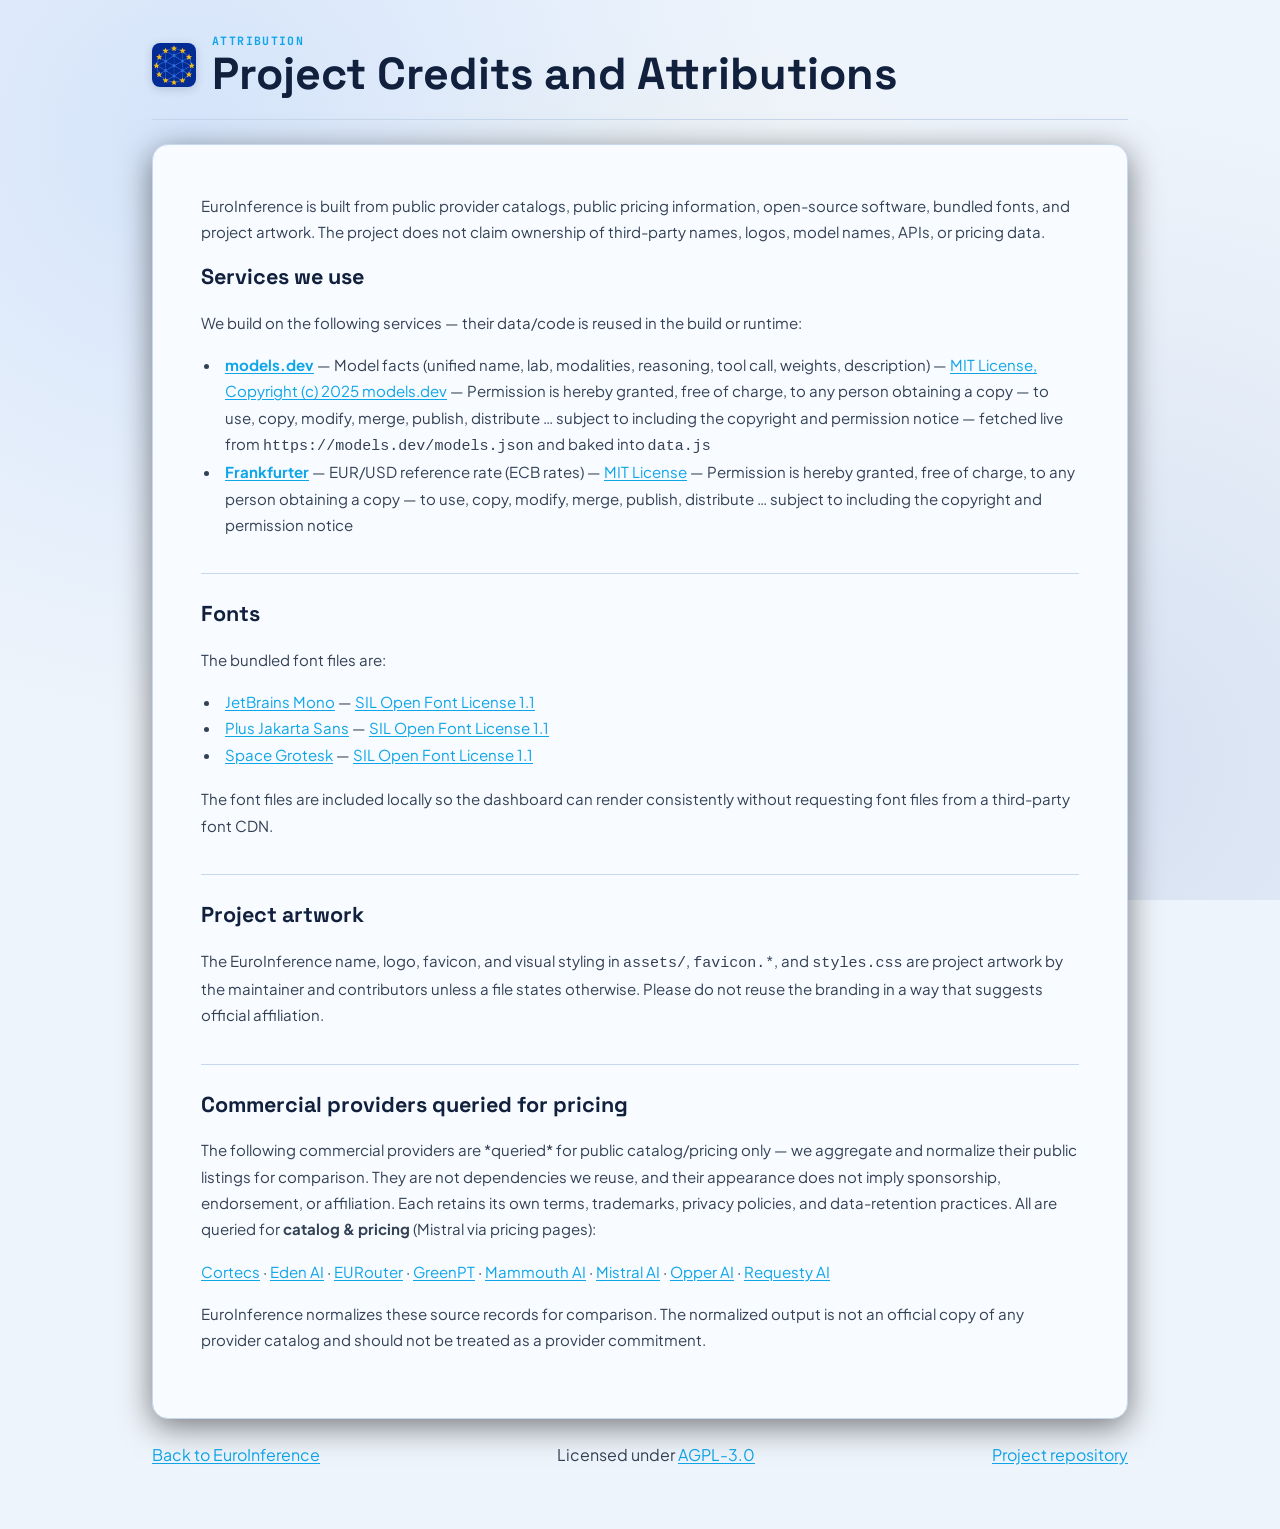
==== commit 837f3465: "docs: add GreenPT to CREDITS and sort providers alphabetically - add GreenPT (https://greenpt.com/) " ====
--- a/credits.html
+++ b/credits.html
@@ -52,7 +52,7 @@
 <p>The EuroInference name, logo, favicon, and visual styling in <code>assets/</code>, <code>favicon.*</code>, and <code>styles.css</code> are project artwork by the maintainer and contributors unless a file states otherwise. Please do not reuse the branding in a way that suggests official affiliation.</p>
 <h2 id="commercial-providers-queried-for-pricing">Commercial providers queried for pricing</h2>
 <p>The following commercial providers are *queried* for public catalog/pricing only — we aggregate and normalize their public listings for comparison. They are not dependencies we reuse, and their appearance does not imply sponsorship, endorsement, or affiliation. Each retains its own terms, trademarks, privacy policies, and data-retention practices. All are queried for <strong>catalog &amp; pricing</strong> (Mistral via pricing pages):</p>
-<p><a href="https://mammouth.ai/" target="_blank" rel="noopener noreferrer">Mammouth AI</a> · <a href="https://cortecs.ai/" target="_blank" rel="noopener noreferrer">Cortecs</a> · <a href="https://www.edenai.co/" target="_blank" rel="noopener noreferrer">Eden AI</a> · <a href="https://opper.ai/" target="_blank" rel="noopener noreferrer">Opper AI</a> · <a href="https://eurouter.ai/" target="_blank" rel="noopener noreferrer">EURouter</a> · <a href="https://www.requesty.ai/" target="_blank" rel="noopener noreferrer">Requesty AI</a> · <a href="https://mistral.ai/" target="_blank" rel="noopener noreferrer">Mistral AI</a></p>
+<p><a href="https://cortecs.ai/" target="_blank" rel="noopener noreferrer">Cortecs</a> · <a href="https://www.edenai.co/" target="_blank" rel="noopener noreferrer">Eden AI</a> · <a href="https://eurouter.ai/" target="_blank" rel="noopener noreferrer">EURouter</a> · <a href="https://greenpt.com/" target="_blank" rel="noopener noreferrer">GreenPT</a> · <a href="https://mammouth.ai/" target="_blank" rel="noopener noreferrer">Mammouth AI</a> · <a href="https://mistral.ai/" target="_blank" rel="noopener noreferrer">Mistral AI</a> · <a href="https://opper.ai/" target="_blank" rel="noopener noreferrer">Opper AI</a> · <a href="https://www.requesty.ai/" target="_blank" rel="noopener noreferrer">Requesty AI</a></p>
 <p>EuroInference normalizes these source records for comparison. The normalized output is not an official copy of any provider catalog and should not be treated as a provider commitment.</p>
     </main>
 
--- a/styles.css
+++ b/styles.css
@@ -1795,6 +1795,11 @@
   border-bottom: none;
 }
 
+table.models-table tbody tr {
+  content-visibility: auto;
+  contain-intrinsic-size: auto 52px;
+}
+
 table.models-table tr {
   transition: background-color var(--transition-fast);
 }
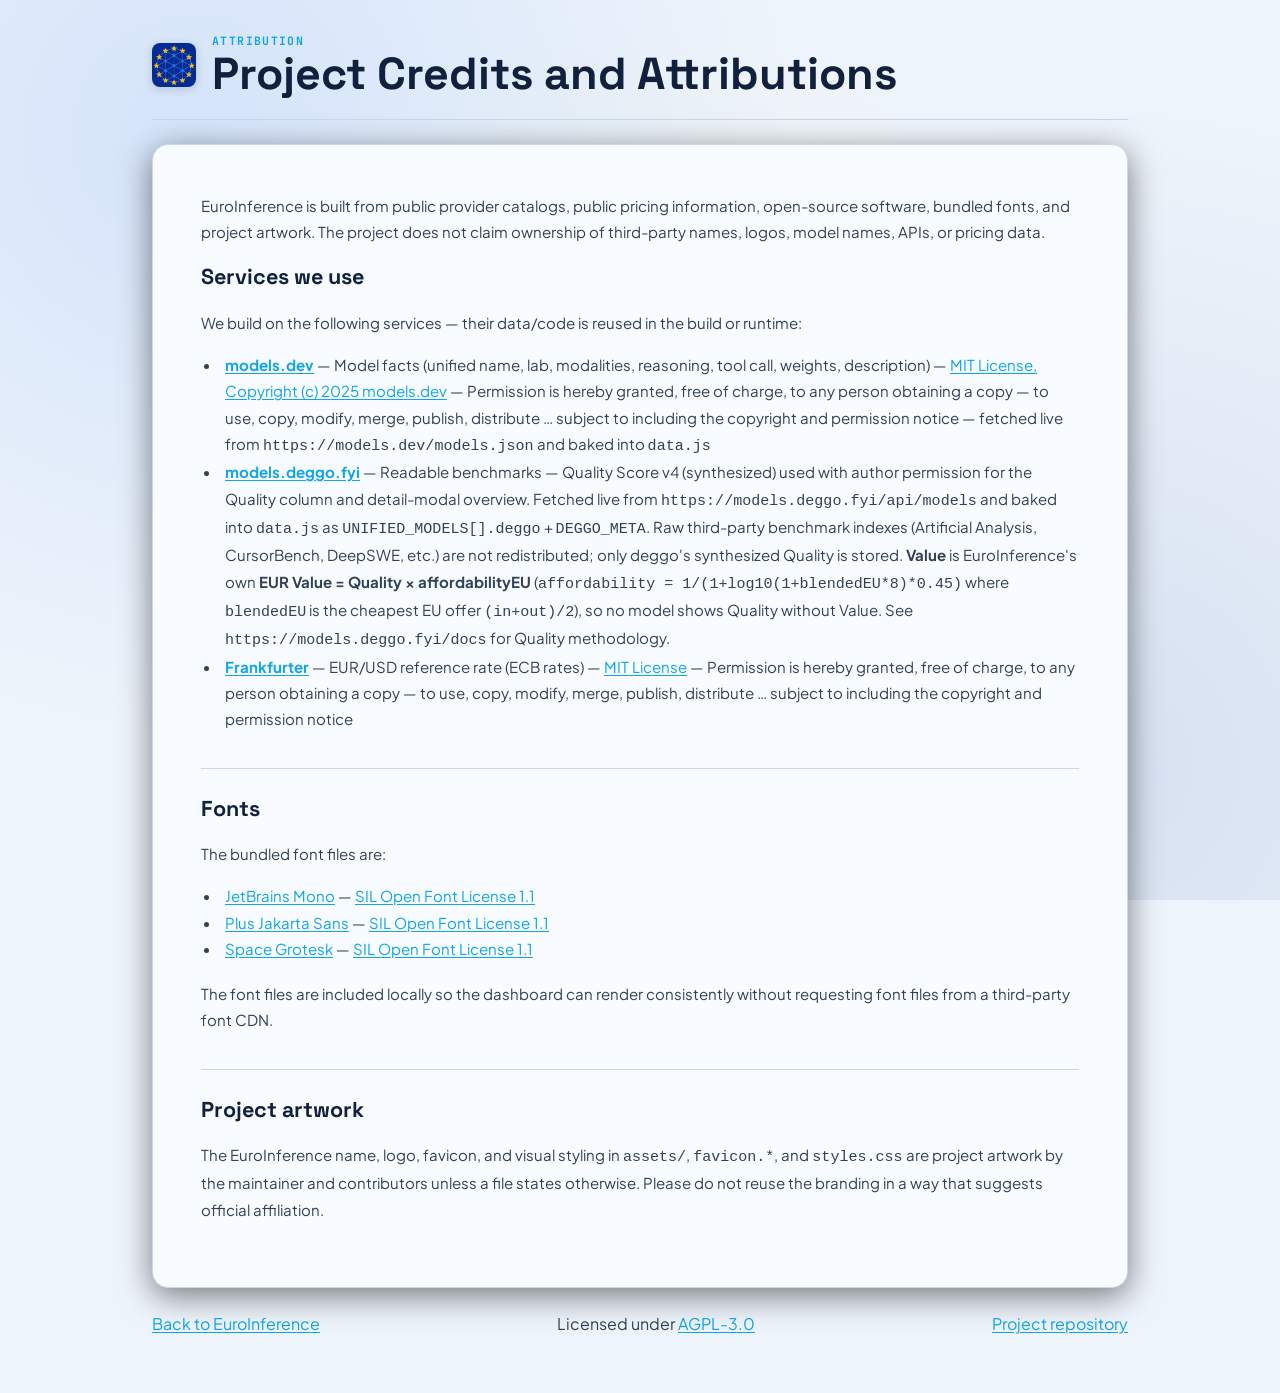
==== commit 2f9f3486: "feat: integrate deggo benchmarks, GreenPT and Mistral Regional Add GreenPT (promptToken/completionTo" ====
--- a/credits.html
+++ b/credits.html
@@ -11,11 +11,40 @@
   <meta name="viewport" content="width=device-width, initial-scale=1.0">
   <meta name="description" content="Project Credits and Attributions.">
   <title>Project Credits and Attributions | EuroInference</title>
+  <link rel="canonical" href="https://euroinference.eu/credits.html">
+  <meta name="author" content="nichu42">
+  <meta name="robots" content="index, follow">
+  <meta name="color-scheme" content="dark light">
+  <meta name="theme-color" content="#0b1020" media="(prefers-color-scheme: dark)">
+  <meta name="theme-color" content="#ffffff" media="(prefers-color-scheme: light)">
+  <meta property="og:title" content="Project Credits and Attributions | EuroInference">
+  <meta property="og:description" content="Project Credits and Attributions — data sources, fonts, and artwork attributions for EuroInference.">
+  <meta property="og:url" content="https://euroinference.eu/credits.html">
+  <meta property="og:type" content="article">
+  <meta property="og:site_name" content="EuroInference">
+  <meta property="og:image" content="https://euroinference.eu/assets/logo_250px.webp">
+  <meta property="og:locale" content="en">
+  <meta name="twitter:card" content="summary">
+  <meta name="twitter:title" content="Project Credits and Attributions | EuroInference">
+  <meta name="twitter:description" content="Project Credits and Attributions — EuroInference attributions.">
+  <meta name="twitter:image" content="https://euroinference.eu/assets/logo_250px.webp">
   <link rel="icon" type="image/webp" href="assets/logo_100px.webp">
-  <link rel="stylesheet" href="styles.css?v=20260819">
+  <link rel="apple-touch-icon" href="assets/logo_250px.webp">
+  <link rel="stylesheet" href="styles.css?v=20260838">
   <script>
     const savedTheme = localStorage.getItem('euroinference-theme');
     document.documentElement.dataset.theme = savedTheme || (window.matchMedia('(prefers-color-scheme: light)').matches ? 'light' : 'dark');
+  </script>
+  <script type="application/ld+json">
+  {
+    "@context": "https://schema.org",
+    "@type": "Article",
+    "headline": "Project Credits and Attributions",
+    "about": "Credits and attributions for EuroInference",
+    "inLanguage": "en",
+    "isPartOf": { "@type": "WebSite", "name": "EuroInference", "url": "https://euroinference.eu/" },
+    "license": "https://github.com/nichu42/euroinference/blob/main/LICENSE"
+  }
   </script>
 </head>
 <body>
@@ -38,6 +67,7 @@
 <p>We build on the following services — their data/code is reused in the build or runtime:</p>
 <ul>
 <li><strong><a href="https://models.dev" target="_blank" rel="noopener noreferrer">models.dev</a></strong> — Model facts (unified name, lab, modalities, reasoning, tool call, weights, description) — <a href="https://github.com/anomalyco/models.dev/blob/main/LICENSE" target="_blank" rel="noopener noreferrer">MIT License, Copyright (c) 2025 models.dev</a> — Permission is hereby granted, free of charge, to any person obtaining a copy — to use, copy, modify, merge, publish, distribute … subject to including the copyright and permission notice — fetched live from <code>https://models.dev/models.json</code> and baked into <code>data.js</code></li>
+<li><strong><a href="https://models.deggo.fyi/docs" target="_blank" rel="noopener noreferrer">models.deggo.fyi</a></strong> — Readable benchmarks — Quality Score v4 (synthesized) used with author permission for the Quality column and detail-modal overview. Fetched live from <code>https://models.deggo.fyi/api/models</code> and baked into <code>data.js</code> as <code>UNIFIED_MODELS[].deggo</code> + <code>DEGGO_META</code>. Raw third-party benchmark indexes (Artificial Analysis, CursorBench, DeepSWE, etc.) are not redistributed; only deggo&#39;s synthesized Quality is stored. <strong>Value</strong> is EuroInference&#39;s own <strong>EUR Value = Quality × affordabilityEU</strong> (<code>affordability = 1/(1+log10(1+blendedEU*8)*0.45)</code> where <code>blendedEU</code> is the cheapest EU offer <code>(in+out)/2</code>), so no model shows Quality without Value. See <code>https://models.deggo.fyi/docs</code> for Quality methodology.</li>
 <li><strong><a href="https://www.frankfurter.app/" target="_blank" rel="noopener noreferrer">Frankfurter</a></strong> — EUR/USD reference rate (ECB rates) — <a href="https://github.com/lineofflight/frankfurter/blob/main/LICENSE" target="_blank" rel="noopener noreferrer">MIT License</a> — Permission is hereby granted, free of charge, to any person obtaining a copy — to use, copy, modify, merge, publish, distribute … subject to including the copyright and permission notice</li>
 </ul>
 <h2 id="fonts">Fonts</h2>
@@ -50,10 +80,6 @@
 <p>The font files are included locally so the dashboard can render consistently without requesting font files from a third-party font CDN.</p>
 <h2 id="project-artwork">Project artwork</h2>
 <p>The EuroInference name, logo, favicon, and visual styling in <code>assets/</code>, <code>favicon.*</code>, and <code>styles.css</code> are project artwork by the maintainer and contributors unless a file states otherwise. Please do not reuse the branding in a way that suggests official affiliation.</p>
-<h2 id="commercial-providers-queried-for-pricing">Commercial providers queried for pricing</h2>
-<p>The following commercial providers are *queried* for public catalog/pricing only — we aggregate and normalize their public listings for comparison. They are not dependencies we reuse, and their appearance does not imply sponsorship, endorsement, or affiliation. Each retains its own terms, trademarks, privacy policies, and data-retention practices. All are queried for <strong>catalog &amp; pricing</strong> (Mistral via pricing pages):</p>
-<p><a href="https://cortecs.ai/" target="_blank" rel="noopener noreferrer">Cortecs</a> · <a href="https://www.edenai.co/" target="_blank" rel="noopener noreferrer">Eden AI</a> · <a href="https://eurouter.ai/" target="_blank" rel="noopener noreferrer">EURouter</a> · <a href="https://greenpt.com/" target="_blank" rel="noopener noreferrer">GreenPT</a> · <a href="https://mammouth.ai/" target="_blank" rel="noopener noreferrer">Mammouth AI</a> · <a href="https://mistral.ai/" target="_blank" rel="noopener noreferrer">Mistral AI</a> · <a href="https://opper.ai/" target="_blank" rel="noopener noreferrer">Opper AI</a> · <a href="https://www.requesty.ai/" target="_blank" rel="noopener noreferrer">Requesty AI</a></p>
-<p>EuroInference normalizes these source records for comparison. The normalized output is not an official copy of any provider catalog and should not be treated as a provider commitment.</p>
     </main>
 
     <footer class="policy-footer">
--- a/styles.css
+++ b/styles.css
@@ -659,8 +659,8 @@
 }
 
 .brand-inference {
-  font-weight: 400;
-  opacity: 0.95;
+  font-weight: 500;
+  opacity: 1;
 }
 
 /* Light theme: the dark-theme gradient's yellow tail (#FFCC00/#ffd633) and the dark
@@ -730,7 +730,7 @@
 }
 
 #model-count-display {
-  color: var(--eu-blue-bright);
+  color: var(--savings-color);
   font-weight: 700;
 }
 
@@ -749,6 +749,14 @@
   font-family: inherit;
   font-size: inherit;
   font-weight: inherit;
+  white-space: nowrap;
+}
+th[data-sort="id"] #model-count-display {
+  display: block;
+  font-size: 0.68rem;
+  font-weight: 600;
+  color: var(--text-muted);
+  margin: 3px 0 2px 0;
   white-space: nowrap;
 }
 
@@ -1296,8 +1304,8 @@
 
 .compare-modal {
   width: 100%;
-  max-width: 1060px;
-  max-height: 90vh;
+  max-width: 1180px;
+  max-height: 92vh;
   display: flex;
   flex-direction: column;
   border: 1px solid var(--border-color);
@@ -1491,7 +1499,7 @@
 
 .modal-cards-grid {
   display: grid;
-  grid-template-columns: repeat(auto-fit, minmax(280px, 1fr));
+  grid-template-columns: repeat(auto-fit, minmax(320px, 1fr));
   gap: 1.25rem;
   align-items: stretch;
 }
@@ -1743,12 +1751,107 @@
   border-radius: 2px;
 }
 
-/* Table Card Wrapper */
+/* Table Card Wrapper — overflow:visible so thead {position:sticky; top:0} sticks to the
+   viewport when the page scrolls. overflow-x:auto on any ancestor creates a scrolling
+   box that confines sticky (CSS Overflow spec: visible → auto when the other axis is
+   scroll), so a single wrapper cannot provide both a horizontal scrollbar and viewport-
+   sticky. Horizontal overflow falls back to the page scroll; inner max-width still
+   constrains the table on narrow viewports. */
 .table-wrapper {
-  overflow-x: auto;
+  overflow: visible;
   border: 1px solid var(--border-color);
   border-radius: 12px;
   background: rgba(0,0,0,0.1);
+}
+.unified-filter-bar {
+  display: flex;
+  flex-direction: column;
+  gap: 0.7rem;
+  margin-bottom: 0.9rem;
+  padding: 0.85rem 1rem;
+  background: linear-gradient(180deg, rgba(255,255,255,0.04) 0%, rgba(255,255,255,0.02) 100%), var(--panel-bg);
+  backdrop-filter: blur(12px);
+  -webkit-backdrop-filter: blur(12px);
+  border: 1px solid var(--border-color);
+  border-radius: 12px;
+  box-shadow: 0 6px 20px rgba(0,0,0,0.22), 0 1px 3px rgba(0,0,0,0.12);
+}
+.unified-filter-bar .filter-bar-header {
+  display: flex;
+  align-items: center;
+  gap: 0.5rem;
+  font-size: 0.72rem;
+  font-weight: 700;
+  color: var(--text-dark);
+  text-transform: uppercase;
+  letter-spacing: 0.06em;
+  margin-bottom: 0.1rem;
+}
+.unified-filter-bar .filter-bar-header::before {
+  content: "";
+  width: 3px;
+  height: 14px;
+  background: var(--savings-color);
+  border-radius: 2px;
+  display: inline-block;
+}
+.unified-filter-bar .filter-bar-row {
+  display: flex;
+  flex-wrap: wrap;
+  gap: 0.7rem;
+  align-items: center;
+  justify-content: space-between;
+}
+.unified-filter-bar .filter-group {
+  display: flex;
+  flex-wrap: wrap;
+  gap: 0.6rem;
+  align-items: center;
+}
+.unified-filter-bar .header-filter-input,
+.unified-filter-bar .header-filter-select,
+.unified-filter-bar .provider-filter-toggle {
+  height: 32px;
+  padding: 0 10px;
+  font-size: 0.82rem;
+  border-radius: 6px;
+  border: 1px solid var(--border-color);
+  background: rgba(255,255,255,0.04);
+  color: var(--text-main);
+}
+:root[data-theme="light"] .unified-filter-bar .header-filter-input,
+:root[data-theme="light"] .unified-filter-bar .header-filter-select,
+:root[data-theme="light"] .unified-filter-bar .provider-filter-toggle {
+  background: #ffffff;
+}
+.unified-filter-bar details {
+  margin-top: 0.1rem;
+}
+.unified-filter-bar details summary {
+  font-size: 0.78rem;
+  color: var(--text-muted);
+  cursor: pointer;
+  list-style: none;
+  display: flex;
+  align-items: center;
+  gap: 4px;
+  user-select: none;
+}
+.unified-filter-bar details summary::-webkit-details-marker {
+  display: none;
+}
+.unified-filter-bar details[open] summary {
+  color: var(--text-main);
+}
+.unified-filter-bar .preset-group {
+  background: rgba(255,204,0,0.05);
+  border: 1px solid rgba(255,204,0,0.16);
+  padding: 4px 8px;
+  border-radius: 8px;
+}
+:root[data-theme="light"] .unified-filter-bar .preset-group {
+  background: rgba(2,132,199,0.05);
+  border-color: rgba(2,132,199,0.16);
 }
 
 table.models-table {
@@ -1772,19 +1875,146 @@
   user-select: none;
   cursor: pointer;
 }
+table.models-table thead {
+  position: sticky;
+  top: 0;
+  z-index: 10;
+}
+/* Clean header — spacious, aligned, premium, not cramped or tiny */
+table.models-table {
+  border-collapse: separate;
+  border-spacing: 0;
+}
+table.models-table thead th {
+  position: sticky;
+  top: 0;
+  z-index: 10;
+  background: rgba(13, 27, 64, 0.98);
+  backdrop-filter: blur(14px);
+  -webkit-backdrop-filter: blur(14px);
+  box-shadow: 0 1px 0 rgba(147, 197, 253, 0.14), 0 10px 28px rgba(0,0,0,0.32);
+  border-bottom: 1px solid rgba(147, 197, 253, 0.14);
+  border-right: 1px solid rgba(255,255,255,0.05);
+  vertical-align: bottom;
+  padding: 18px 16px 16px;
+  line-height: 1.45;
+  font-size: 0.82rem;
+  letter-spacing: 0.015em;
+  font-weight: 700;
+  color: var(--text-main);
+  white-space: nowrap;
+}
+table.models-table thead th:last-child {
+  border-right: none;
+}
+table.models-table thead th:first-child {
+  border-top-left-radius: 10px;
+}
+table.models-table thead th:last-child {
+  border-top-right-radius: 10px;
+}
+table.models-table thead th .sort-indicator {
+  font-size: 0.7rem;
+  margin-left: 5px;
+  opacity: 0.9;
+}
+:root[data-theme="light"] table.models-table thead th {
+  background: #dce8f5 !important;
+  box-shadow: 0 4px 12px rgba(30, 78, 121, 0.08), 0 1px 0 #c7d8ec;
+  border-bottom-color: #c7d8ec;
+}
 
 table.models-table th:hover {
   background: rgba(255, 255, 255, 0.05);
 }
 
+/* Table toolbar above header — count + Show all separated from column titles for a clean header */
+.table-toolbar {
+  display: flex;
+  align-items: center;
+  justify-content: space-between;
+  gap: 12px;
+  padding: 0 2px 10px;
+  font-size: 0.78rem;
+}
+.table-toolbar .table-count {
+  font-family: var(--font-mono);
+  font-size: 0.78rem;
+  font-weight: 700;
+  color: var(--savings-color);
+  letter-spacing: 0.01em;
+}
+/* Explicit dark-theme guarantee: count + button are EU yellow in dark mode */
+:root[data-theme="dark"] .table-toolbar .table-count,
+:root[data-theme="dark"] .table-toolbar .show-all-btn {
+  color: var(--savings-color);
+}
+.table-toolbar .show-all-btn {
+  margin-left: auto;
+  font-size: 0.72rem;
+  font-weight: 700;
+  letter-spacing: 0.02em;
+  padding: 5px 12px;
+  border-radius: 20px;
+  color: var(--savings-color);
+  border-color: rgba(255,204,0,0.28);
+  background: rgba(255,204,0,0.08);
+}
+.table-toolbar .show-all-btn:hover {
+  background: rgba(255,204,0,0.14);
+  border-color: rgba(255,204,0,0.38);
+}
+:root[data-theme="light"] .table-toolbar .table-count {
+  color: var(--savings-color);
+}
+:root[data-theme="light"] .table-toolbar .show-all-btn {
+  color: var(--savings-color);
+  border-color: rgba(2,132,199,0.28);
+  background: rgba(2,132,199,0.08);
+}
+:root[data-theme="light"] .table-toolbar .show-all-btn:hover {
+  background: rgba(2,132,199,0.14);
+  border-color: rgba(2,132,199,0.38);
+}
+.models-table th .cache-adjusted-suffix {
+  display: block;
+  font-size: 0.58rem;
+  font-weight: 700;
+  letter-spacing: 0.05em;
+  text-transform: uppercase;
+  color: var(--savings-color);
+  margin-top: 4px;
+  opacity: 0.9;
+  line-height: 1;
+}
+.models-table th span[style*="cheapest first"] {
+  display: block;
+  font-size: 0.6rem !important;
+  font-weight: 400 !important;
+  letter-spacing: 0.02em;
+  color: var(--text-muted) !important;
+  opacity: 0.75;
+  margin-top: 3px;
+  line-height: 1;
+  white-space: nowrap;
+}
+
+table.models-table th.sortable {
+  white-space: nowrap;
+}
 table.models-table th.sortable span.sort-indicator {
-  margin-left: 6px;
-  font-size: 0.75rem;
+  display: inline-block;
+  vertical-align: middle;
+  margin-left: 4px;
+  font-size: 0.68rem;
+  line-height: 1;
   color: var(--text-dark);
+  white-space: nowrap;
 }
 
 table.models-table th.active-sort {
-  color: var(--mammouth-color);
+  color: var(--text-main);
+  background: rgba(56, 189, 248, 0.08);
 }
 
 table.models-table th.active-sort span.sort-indicator {
@@ -1849,6 +2079,18 @@
   background: rgba(147, 197, 253, 0.1);
   color: #93c5fd;
   border: 1px solid rgba(147, 197, 253, 0.28);
+}
+.badge-provider.badge-cheapest {
+  font-weight: 800;
+}
+:root[data-theme="light"] .badge-provider.badge-cheapest {
+  font-weight: 800;
+}
+.cheapest-star {
+  color: var(--savings-color);
+}
+:root[data-theme="light"] .cheapest-star {
+  color: #b58900;
 }
 
 /* Action Button in Table */
@@ -1886,10 +2128,12 @@
   color: var(--text-dark);
 }
 
-/* Workload estimator panel above the table. */
+/* Workload estimator panel above the table. Raised above the table's stacking
+   context so the collapsed Workload/Caching/Price dropdown (absolute overlay)
+   paints on top of the table instead of behind it. */
 .workload-panel {
   position: relative;
-  z-index: 10;
+  z-index: 30;
   background: rgba(255, 255, 255, 0.02);
   border: 1px solid var(--border-color, rgba(255, 255, 255, 0.08));
   border-radius: 10px;
@@ -1952,6 +2196,14 @@
   border: 1px solid var(--border-color);
   border-radius: 10px;
   box-shadow: 0 14px 32px rgba(0, 0, 0, 0.55);
+}
+/* Merged Filters & Cost Assumptions — keep the collapsed Workload/Caching/Price
+   section as an absolute overlay (inherited from .workload-settings-content) so
+   opening it does NOT push the 471-row table down. A static push-down forced a
+   full relayout of the large table + sticky header backdrop-filter on every
+   toggle, which froze the tab. */
+.workload-panel--merged {
+  overflow: visible;
 }
 .workload-grid {
   display: grid;
@@ -2019,6 +2271,27 @@
   padding-top: 0.9rem;
   border-top: 1px solid var(--border-color);
 }
+.model-filter-grid {
+  display: grid;
+  grid-template-columns: repeat(auto-fit, minmax(200px, 1fr));
+  gap: 0.8rem 1rem;
+  align-items: end;
+}
+.model-filter-grid .workload-field {
+  flex-direction: column;
+  align-items: flex-start;
+  gap: 4px;
+}
+.model-filter-grid .workload-field input[type="text"],
+.model-filter-grid .workload-field input[type="number"],
+.model-filter-grid .workload-field select {
+  width: 100%;
+}
+@media (max-width: 720px) {
+  .model-filter-grid {
+    grid-template-columns: 1fr;
+  }
+}
 
 /* Prompt-caching assumptions inside the workload panel */
 .cache-settings {
@@ -2130,6 +2403,47 @@
 }
 .cache-only-option:hover {
   color: #fff;
+}
+.show-all-btn {
+  margin-left: auto;
+  background: rgba(255, 255, 255, 0.04);
+  border: 1px solid var(--border-color);
+  color: var(--text-muted);
+  font-family: var(--font-title);
+  font-size: 0.72rem;
+  font-weight: 700;
+  padding: 4px 12px;
+  border-radius: 999px;
+  cursor: pointer;
+  transition: all var(--transition-fast);
+  white-space: nowrap;
+}
+.show-all-btn:hover {
+  border-color: var(--savings-color);
+  color: var(--savings-color);
+  background: var(--savings-bg);
+}
+.show-all-btn:focus-visible {
+  outline: 1px solid var(--eu-yellow);
+  outline-offset: 2px;
+}
+:root[data-theme="light"] .show-all-btn {
+  background: #fff;
+  color: #334155;
+}
+.show-all-btn--header {
+  margin-left: 0;
+  margin-top: 4px;
+  padding: 2px 8px;
+  font-size: 0.65rem;
+  line-height: 1.2;
+  display: inline-block;
+  vertical-align: middle;
+}
+:root[data-theme="light"] .show-all-btn:hover {
+  color: var(--savings-color);
+  border-color: var(--savings-color);
+  background: var(--savings-bg);
 }
 .cache-math-help {
   margin-top: 0.65rem;
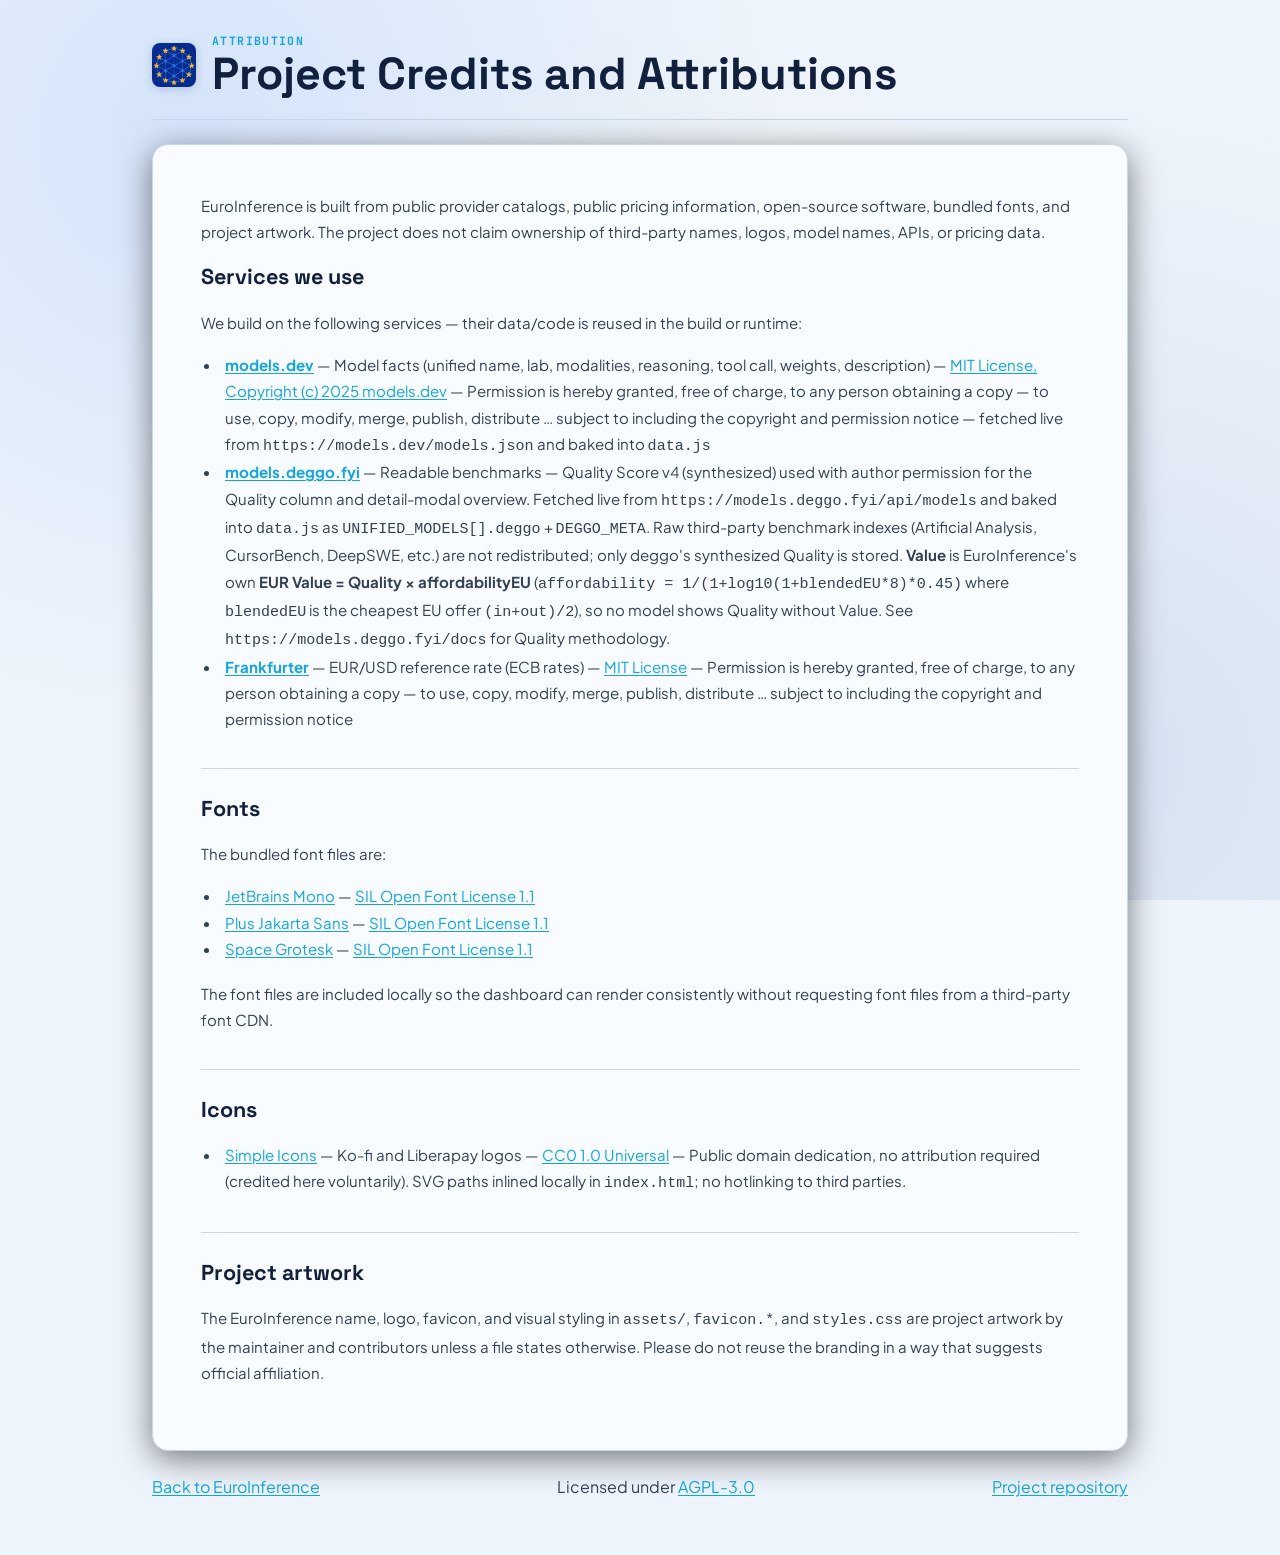
==== commit db4dd35d: "feat: add Ko-fi and Liberapay donation links to footer Inline Simple Icons CC0 SVGs for Ko-fi/Libera" ====
--- a/credits.html
+++ b/credits.html
@@ -78,6 +78,10 @@
 <li><a href="https://fonts.google.com/specimen/Space+Grotesk" target="_blank" rel="noopener noreferrer">Space Grotesk</a> — <a href="https://scripts.sil.org/OFL" target="_blank" rel="noopener noreferrer">SIL Open Font License 1.1</a></li>
 </ul>
 <p>The font files are included locally so the dashboard can render consistently without requesting font files from a third-party font CDN.</p>
+<h2 id="icons">Icons</h2>
+<ul>
+<li><a href="https://simpleicons.org/" target="_blank" rel="noopener noreferrer">Simple Icons</a> — Ko-fi and Liberapay logos — <a href="https://github.com/simple-icons/simple-icons/blob/develop/LICENSE.md" target="_blank" rel="noopener noreferrer">CC0 1.0 Universal</a> — Public domain dedication, no attribution required (credited here voluntarily). SVG paths inlined locally in <code>index.html</code>; no hotlinking to third parties.</li>
+</ul>
 <h2 id="project-artwork">Project artwork</h2>
 <p>The EuroInference name, logo, favicon, and visual styling in <code>assets/</code>, <code>favicon.*</code>, and <code>styles.css</code> are project artwork by the maintainer and contributors unless a file states otherwise. Please do not reuse the branding in a way that suggests official affiliation.</p>
     </main>
